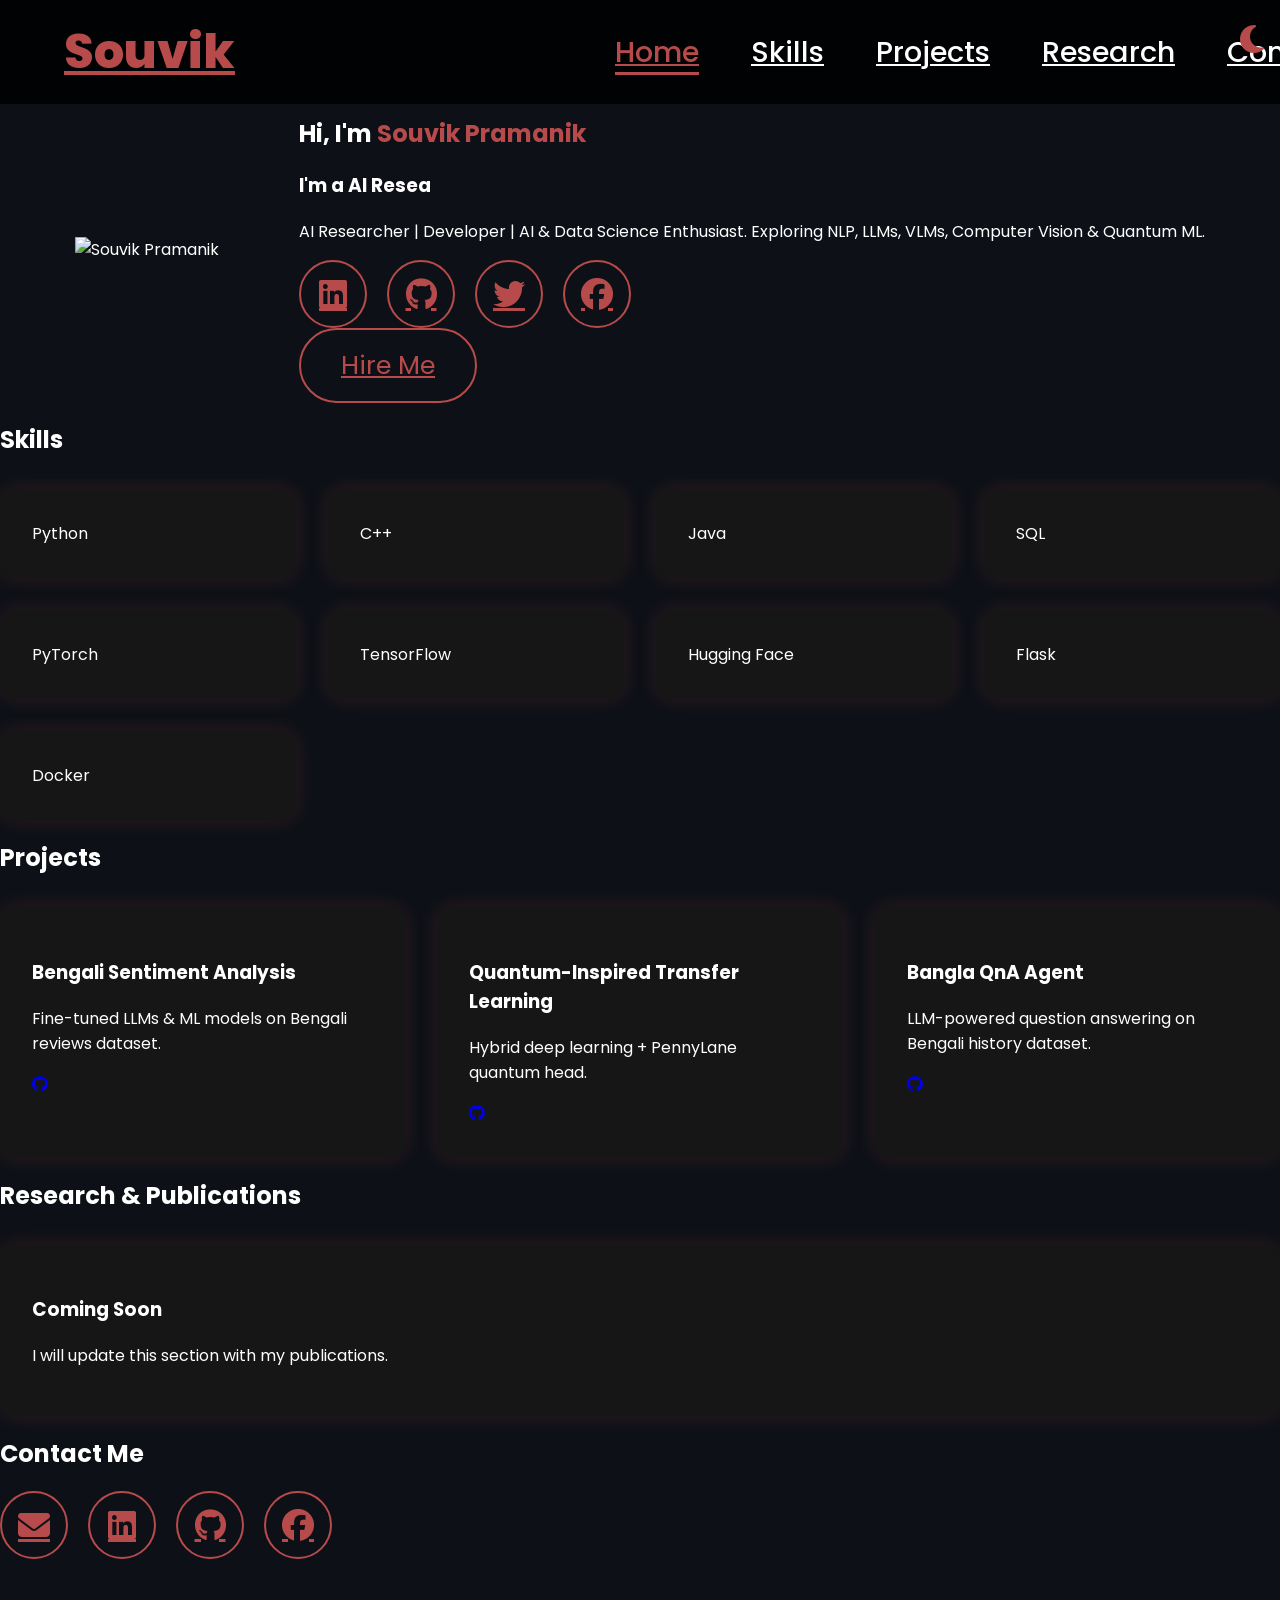
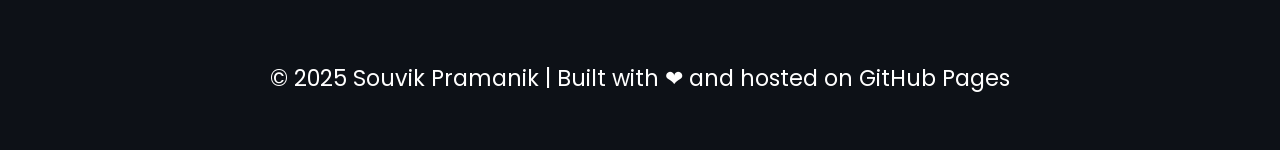
==== index.html @ b21432ed "Add files via upload" ====
<!DOCTYPE html>
<html lang="en">
<head>
  <meta charset="UTF-8">
  <meta name="viewport" content="width=device-width, initial-scale=1.0">
  <title>Souvik Pramanik | Portfolio</title>
  <link rel="stylesheet" href="https://cdnjs.cloudflare.com/ajax/libs/font-awesome/6.5.2/css/all.min.css">
  <link rel="stylesheet" href="style.css">
</head>
<body>
  <!-- Dark/Light mode toggle -->
  <div class="theme-toggle" id="theme-toggle">
    <i class="fas fa-moon"></i>
  </div>

  <header id="header">
    <a href="#home" class="logo">Souvik</a>
    <nav id="navbar">
      <a href="#home" class="active">Home</a>
      <a href="#skills">Skills</a>
      <a href="#projects">Projects</a>
      <a href="#research">Research</a>
      <a href="#contact">Contact</a>
    </nav>
  </header>

  <!-- Home Section -->
  <section class="home" id="home">
    <div class="home-img">
      <img src="your-photo.jpg" alt="Souvik Pramanik">
    </div>
    <div class="home-content">
      <h1>Hi, I'm <span>Souvik Pramanik</span></h1>
      <h3 class="typing-text">I'm a <span></span></h3>
      <p>AI Researcher | Developer | AI & Data Science Enthusiast. Exploring NLP, LLMs, VLMs, Computer Vision & Quantum ML.</p>
      <div class="social-icons">
        <a href="https://linkedin.com/in/yourprofile"><i class="fab fa-linkedin"></i></a>
        <a href="https://github.com/pramanik-souvik"><i class="fab fa-github"></i></a>
        <a href="https://twitter.com/yourprofile"><i class="fab fa-twitter"></i></a>
        <a href="https://facebook.com/yourprofile"><i class="fab fa-facebook"></i></a>
      </div>
      <a href="#contact" class="btn">Hire Me</a>
    </div>
  </section>

  <!-- Skills Section -->
  <section id="skills">
    <h2>Skills</h2>
    <div id="skills-container" class="skills"></div>
  </section>

  <!-- Projects Section -->
  <section id="projects">
    <h2>Projects</h2>
    <div id="projects-container" class="projects"></div>
  </section>

  <!-- Research Section -->
  <section id="research">
    <h2>Research & Publications</h2>
    <div id="research-container" class="research"></div>
  </section>

  <!-- Contact Section -->
  <section id="contact">
    <h2>Contact Me</h2>
    <div class="social-icons">
      <a href="mailto:your.email@example.com"><i class="fas fa-envelope"></i></a>
      <a href="https://linkedin.com/in/yourprofile"><i class="fab fa-linkedin"></i></a>
      <a href="https://github.com/pramanik-souvik"><i class="fab fa-github"></i></a>
      <a href="https://facebook.com/yourprofile"><i class="fab fa-facebook"></i></a>
    </div>
  </section>

  <footer>
    <p>© 2025 Souvik Pramanik | Built with ❤ and hosted on GitHub Pages</p>
  </footer>

  <script src="script.js"></script>
</body>
</html>
---- style.css ----
@import url('https://fonts.googleapis.com/css2?family=Poppins:wght@100;200;300;400;500;600&display=swap');

:root {
  --bg-color: #0d1117;
  --text-color: #fff;
  --accent-color: #b74b4b;
  --card-bg: #161616;
  --card-shadow: rgba(183,75,75,0.2);
}

body{
  margin: 0;
  font-family: 'Poppins', sans-serif;
  background-color: var(--bg-color);
  color: var(--text-color);
  scroll-behavior: smooth;
}

/* Dark/Light mode toggle button */
.theme-toggle{
  position: fixed;
  top: 1rem;
  right: 1rem;
  font-size: 2rem;
  color: var(--accent-color);
  cursor: pointer;
  z-index: 1001;
}

/* Header */
header{
  position: fixed;
  top: 0;
  left: 0;
  width: 100%;
  padding: 1rem 5%;
  display: flex;
  justify-content: space-between;
  align-items: center;
  z-index: 1000;
  background: rgba(0,0,0,0.85);
  backdrop-filter: blur(10px);
}

.logo{
  font-size: 3rem;
  color: var(--accent-color);
  font-weight: 800;
  cursor: pointer;
  transition: 0.5s ease;
}

.logo:hover{
  transform: scale(1.1);
}

header nav a{
  font-size: 1.8rem;
  color: var(--text-color);
  margin-left: 3rem;
  font-weight: 500;
  border-bottom: 3px solid transparent;
  transition: 0.3s ease;
}

header nav a:hover,
header nav a.active{
  color: var(--accent-color);
  border-bottom: 3px solid var(--accent-color);
}

/* Home Section */
.home{
  display: flex;
  justify-content: center;
  align-items: center;
  gap: 5rem;
  flex-wrap: wrap;
  padding-top: 6rem;
}

.home .home-content h1 span{
  color: var(--accent-color);
}

.btn{
  display: inline-block;
  padding: 1rem 2.5rem;
  background-color: transparent;
  border-radius: 4rem;
  font-size: 1.6rem;
  color: var(--accent-color);
  border: 2px solid var(--accent-color);
  transition: 0.3s ease;
  cursor: pointer;
}

.btn:hover{
  background-color: var(--accent-color);
  color: var(--bg-color);
  box-shadow: 0 0 25px var(--accent-color);
}

.social-icons a{
  width: 4rem;
  height: 4rem;
  display: inline-flex;
  justify-content: center;
  align-items: center;
  font-size: 2rem;
  color: var(--accent-color);
  border: 2px solid var(--accent-color);
  border-radius: 50%;
  transition: 0.3s ease;
  margin-right: 1rem;
}

.social-icons a:hover{
  background-color: var(--accent-color);
  color: var(--bg-color);
  transform: scale(1.2);
}

/* Skills / Projects / Research cards */
.skills, .projects, .research{
  display: grid;
  grid-template-columns: repeat(auto-fit, minmax(250px, 1fr));
  gap: 2rem;
  margin-top: 2rem;
}

.skill, .project, .paper{
  background-color: var(--card-bg);
  padding: 2rem;
  border-radius: 1rem;
  box-shadow: 0 0 20px var(--card-shadow);
  transition: 0.3s ease;
}

.skill:hover, .project:hover, .paper:hover{
  transform: translateY(-5px);
  box-shadow: 0 0 30px var(--accent-color);
}

/* Footer */
footer{
  text-align: center;
  padding: 2rem;
  background-color: var(--bg-color);
  margin-top: 3rem;
  font-size: 1.4rem;
}

/* Responsive */
@media(max-width: 995px){
  .home{
      flex-direction: column;
      text-align: center;
  }

  .home-img img{
      width: 50%;
      margin-top: 2rem;
  }

  header nav a{
      margin-left: 2rem;
  }
}
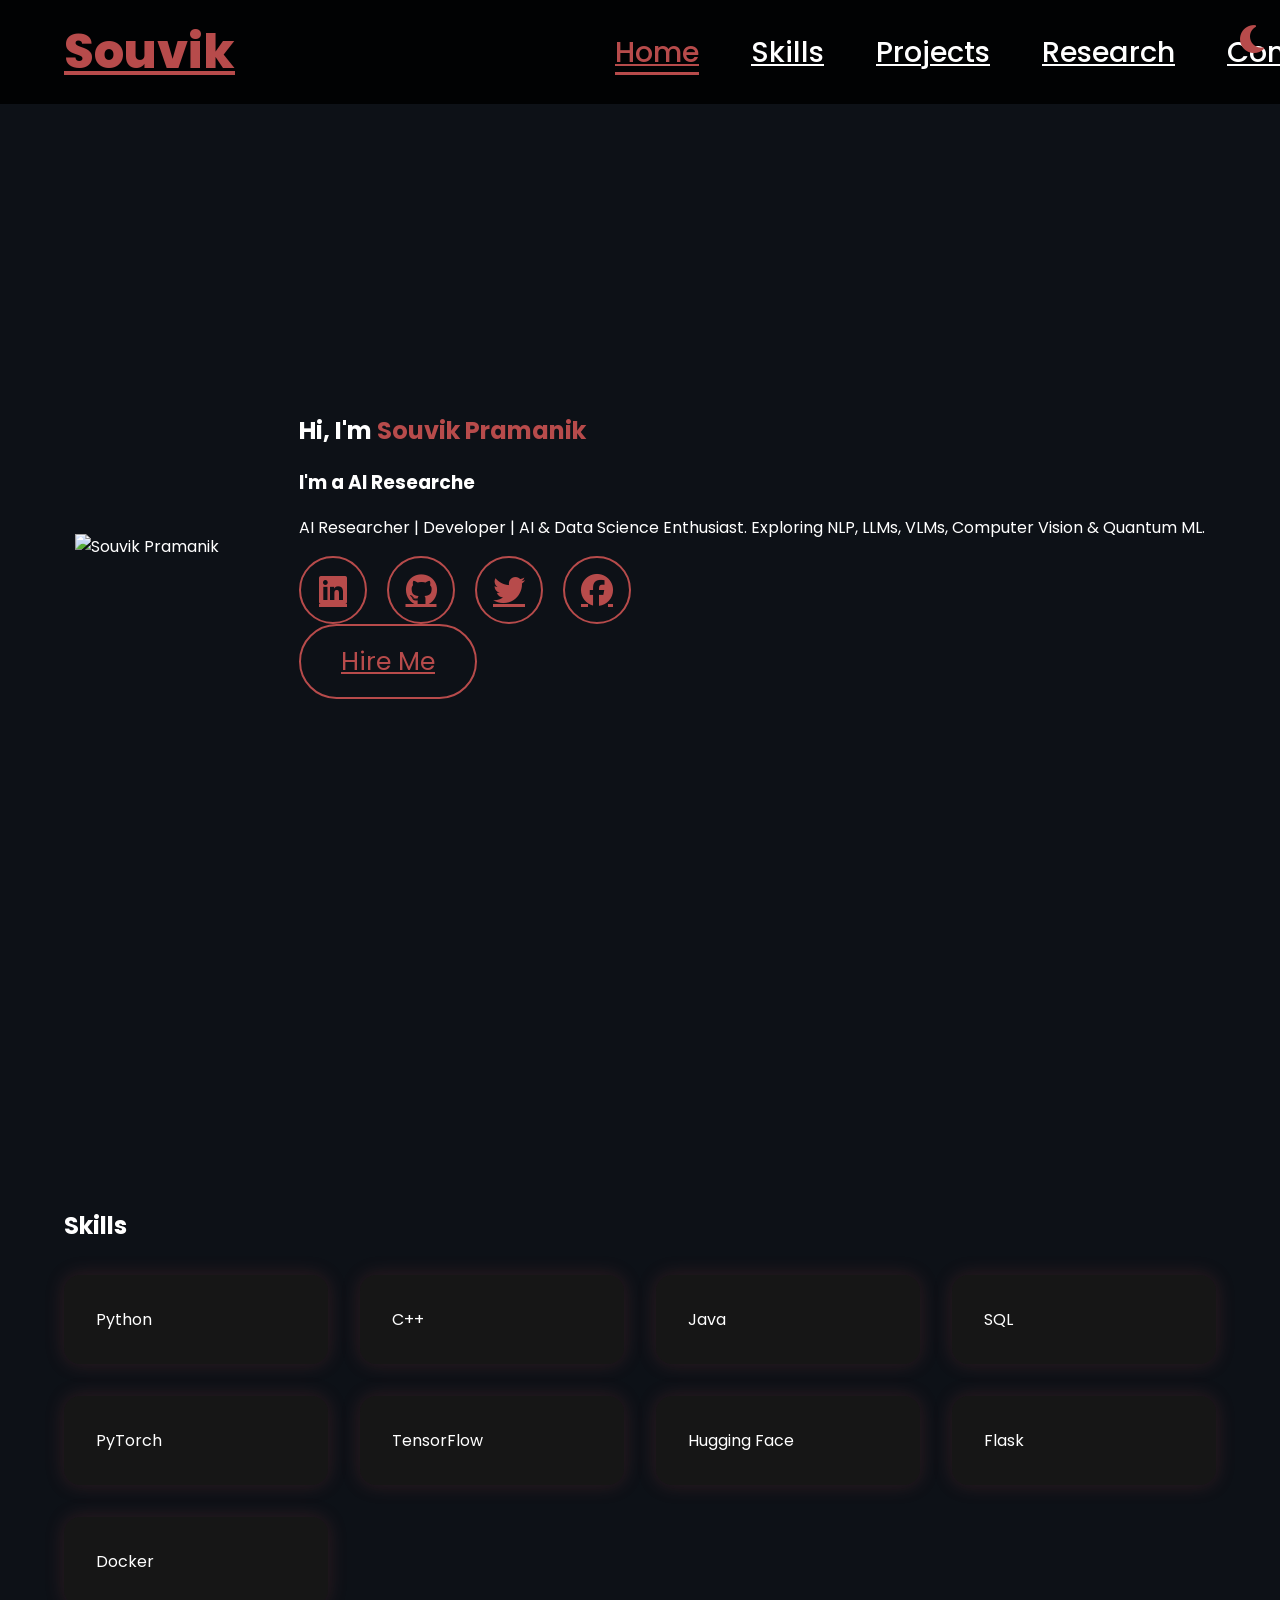
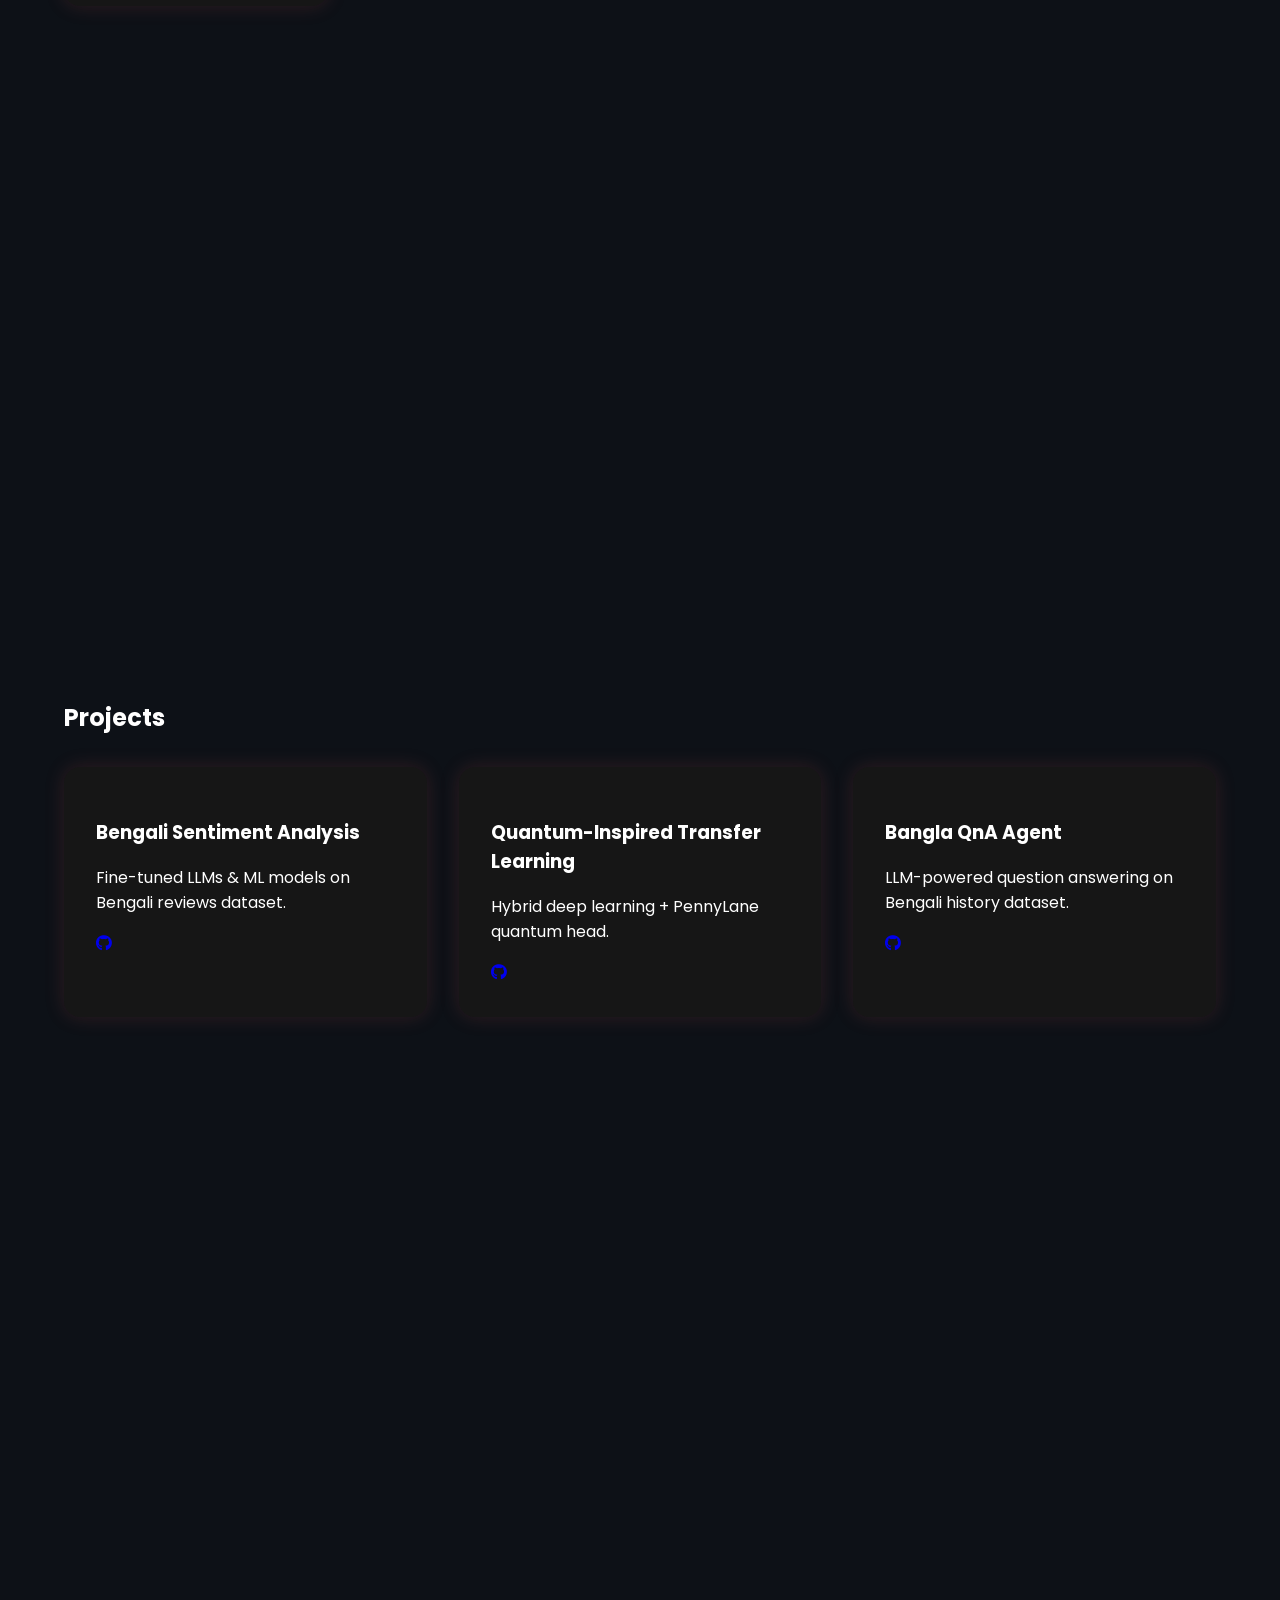
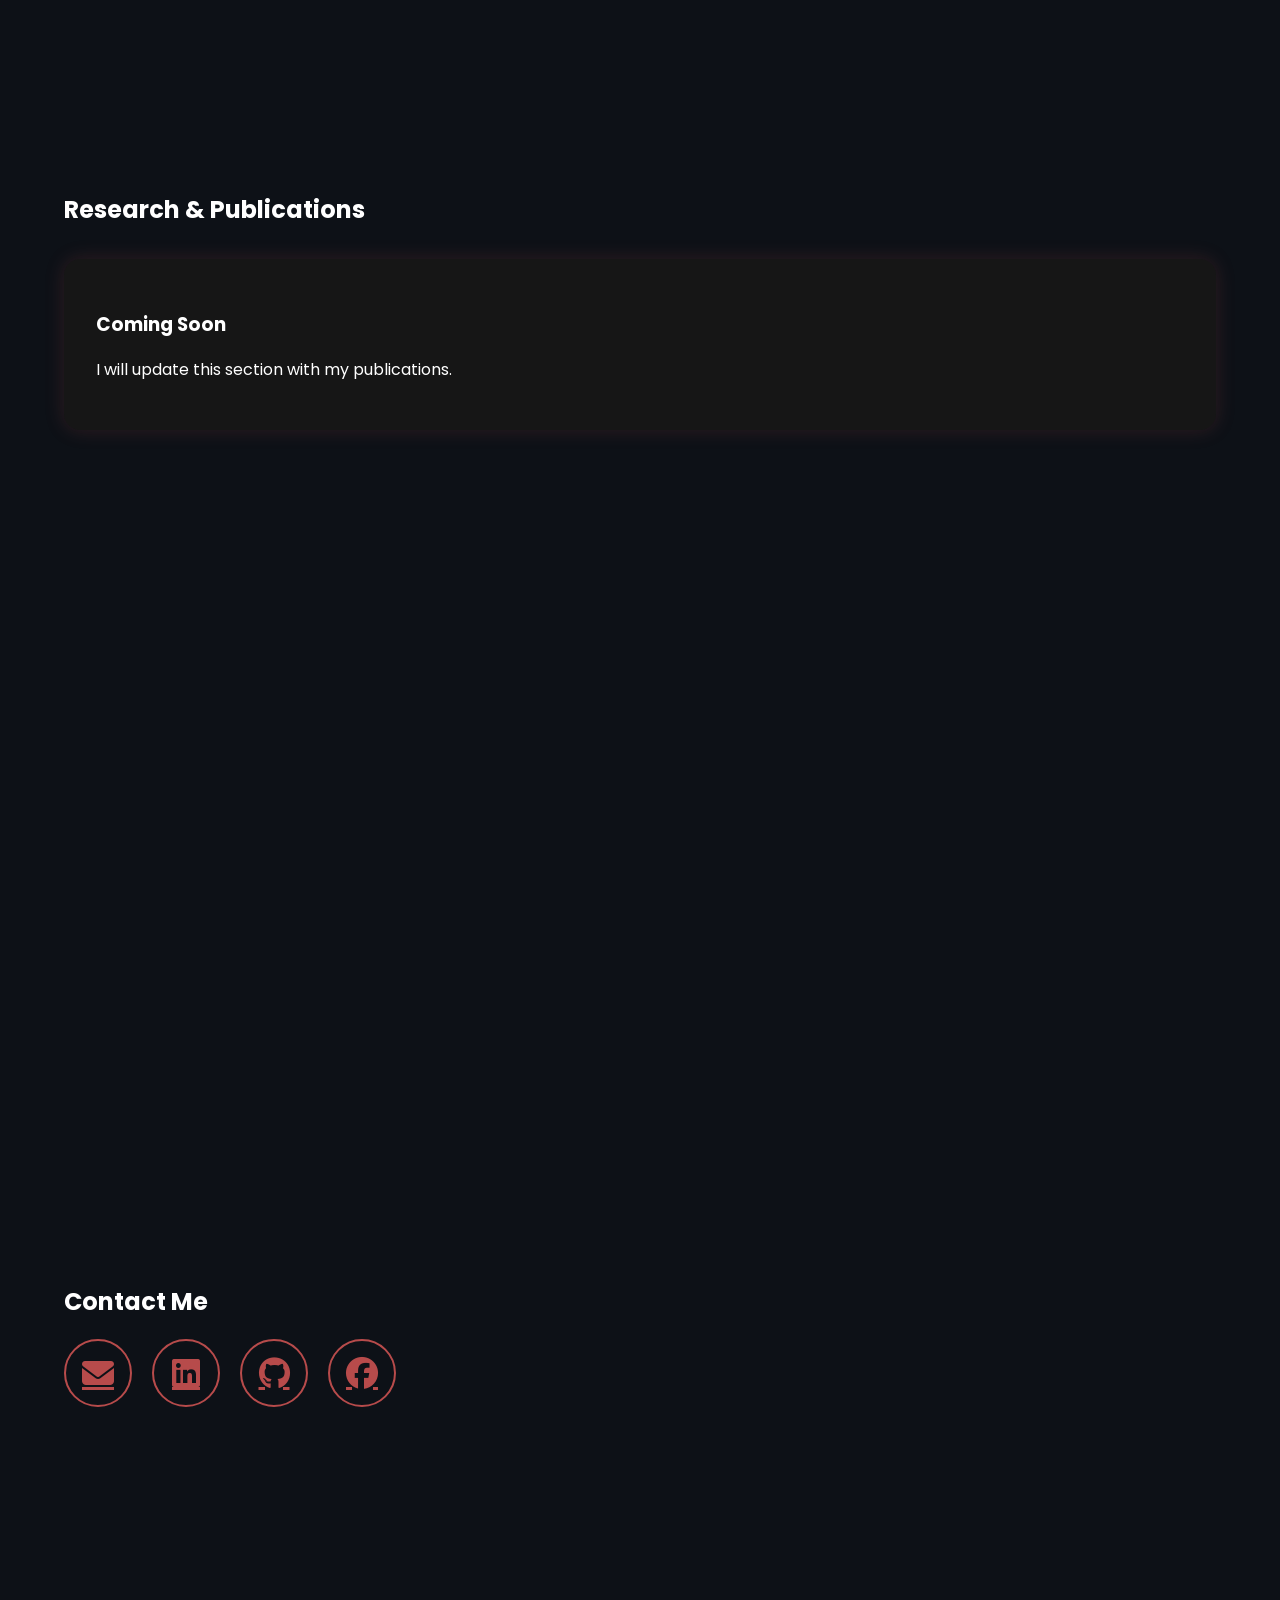
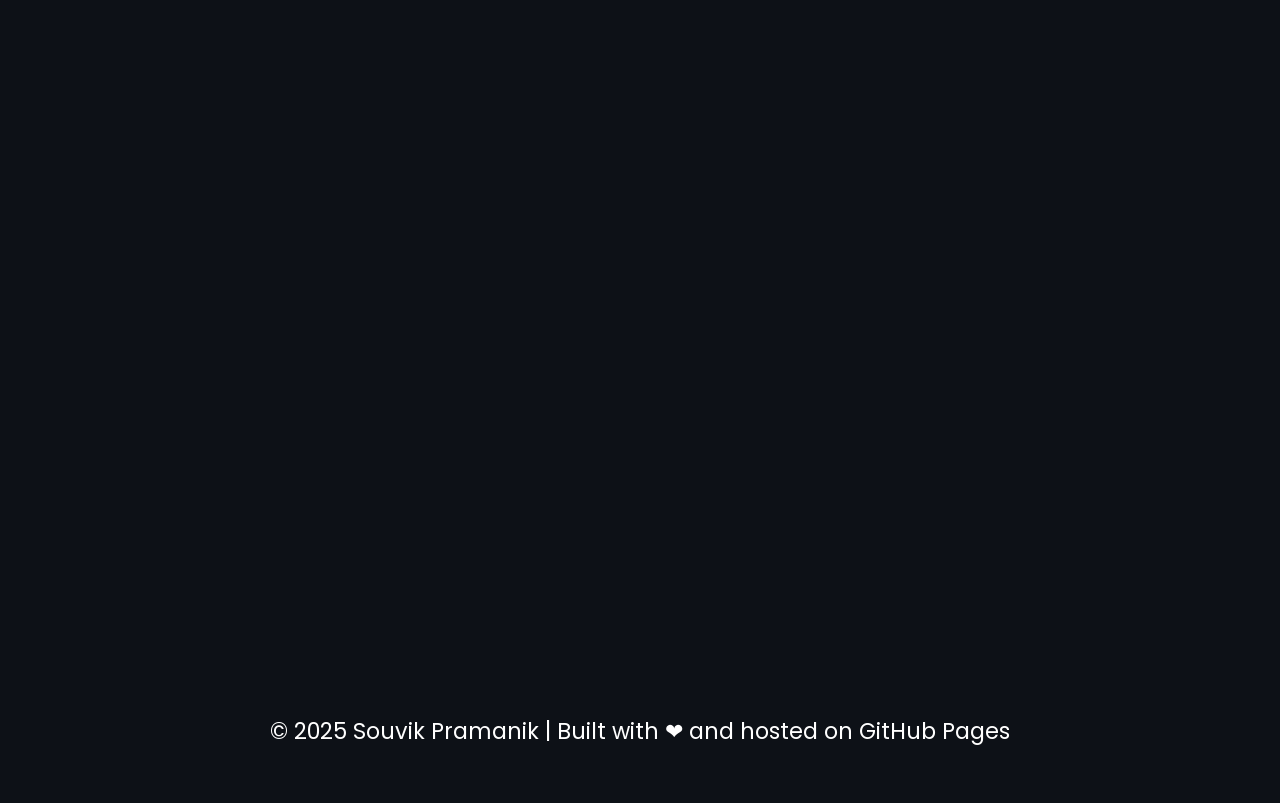
==== commit 198bc5ee: "Add files via upload" ====
--- a/index.html
+++ b/index.html
@@ -8,11 +8,13 @@
   <link rel="stylesheet" href="style.css">
 </head>
 <body>
+
   <!-- Dark/Light mode toggle -->
   <div class="theme-toggle" id="theme-toggle">
     <i class="fas fa-moon"></i>
   </div>
 
+  <!-- Header -->
   <header id="header">
     <a href="#home" class="logo">Souvik</a>
     <nav id="navbar">
--- a/style.css
+++ b/style.css
@@ -8,16 +8,26 @@
   --card-shadow: rgba(183,75,75,0.2);
 }
 
-body{
+body {
   margin: 0;
   font-family: 'Poppins', sans-serif;
   background-color: var(--bg-color);
   color: var(--text-color);
   scroll-behavior: smooth;
+  transition: all 0.3s ease;
 }
 
-/* Dark/Light mode toggle button */
-.theme-toggle{
+/* Dark Mode */
+body.light-mode {
+  --bg-color: #f5f5f5;
+  --text-color: #111;
+  --accent-color: #b74b4b;
+  --card-bg: #fff;
+  --card-shadow: rgba(183,75,75,0.2);
+}
+
+/* Dark/Light toggle */
+.theme-toggle {
   position: fixed;
   top: 1rem;
   right: 1rem;
@@ -28,7 +38,7 @@
 }
 
 /* Header */
-header{
+header {
   position: fixed;
   top: 0;
   left: 0;
@@ -42,19 +52,18 @@
   backdrop-filter: blur(10px);
 }
 
-.logo{
+body.light-mode header {
+  background: rgba(255,255,255,0.85);
+}
+
+.logo {
   font-size: 3rem;
   color: var(--accent-color);
   font-weight: 800;
   cursor: pointer;
-  transition: 0.5s ease;
 }
 
-.logo:hover{
-  transform: scale(1.1);
-}
-
-header nav a{
+header nav a {
   font-size: 1.8rem;
   color: var(--text-color);
   margin-left: 3rem;
@@ -64,26 +73,30 @@
 }
 
 header nav a:hover,
-header nav a.active{
+header nav a.active {
   color: var(--accent-color);
   border-bottom: 3px solid var(--accent-color);
 }
 
-/* Home Section */
-.home{
+/* Sections */
+section {
+  min-height: 100vh;
+  padding: 6rem 5%;
+}
+
+.home {
   display: flex;
   justify-content: center;
   align-items: center;
   gap: 5rem;
   flex-wrap: wrap;
-  padding-top: 6rem;
 }
 
-.home .home-content h1 span{
+.home .home-content h1 span {
   color: var(--accent-color);
 }
 
-.btn{
+.btn {
   display: inline-block;
   padding: 1rem 2.5rem;
   background-color: transparent;
@@ -91,17 +104,16 @@
   font-size: 1.6rem;
   color: var(--accent-color);
   border: 2px solid var(--accent-color);
-  transition: 0.3s ease;
   cursor: pointer;
 }
 
-.btn:hover{
+.btn:hover {
   background-color: var(--accent-color);
   color: var(--bg-color);
   box-shadow: 0 0 25px var(--accent-color);
 }
 
-.social-icons a{
+.social-icons a {
   width: 4rem;
   height: 4rem;
   display: inline-flex;
@@ -115,55 +127,53 @@
   margin-right: 1rem;
 }
 
-.social-icons a:hover{
+.social-icons a:hover {
   background-color: var(--accent-color);
   color: var(--bg-color);
   transform: scale(1.2);
 }
 
-/* Skills / Projects / Research cards */
-.skills, .projects, .research{
+/* Cards */
+.skills, .projects, .research {
   display: grid;
   grid-template-columns: repeat(auto-fit, minmax(250px, 1fr));
   gap: 2rem;
   margin-top: 2rem;
 }
 
-.skill, .project, .paper{
+.skill, .project, .paper {
   background-color: var(--card-bg);
   padding: 2rem;
   border-radius: 1rem;
   box-shadow: 0 0 20px var(--card-shadow);
-  transition: 0.3s ease;
+  transition: all 0.3s ease;
 }
 
-.skill:hover, .project:hover, .paper:hover{
+.skill:hover, .project:hover, .paper:hover {
   transform: translateY(-5px);
   box-shadow: 0 0 30px var(--accent-color);
 }
 
 /* Footer */
-footer{
+footer {
   text-align: center;
   padding: 2rem;
-  background-color: var(--bg-color);
-  margin-top: 3rem;
   font-size: 1.4rem;
 }
 
 /* Responsive */
-@media(max-width: 995px){
-  .home{
-      flex-direction: column;
-      text-align: center;
+@media(max-width: 995px) {
+  .home {
+    flex-direction: column;
+    text-align: center;
   }
 
-  .home-img img{
-      width: 50%;
-      margin-top: 2rem;
+  .home-img img {
+    width: 50%;
+    margin-top: 2rem;
   }
 
-  header nav a{
-      margin-left: 2rem;
+  header nav a {
+    margin-left: 2rem;
   }
 }
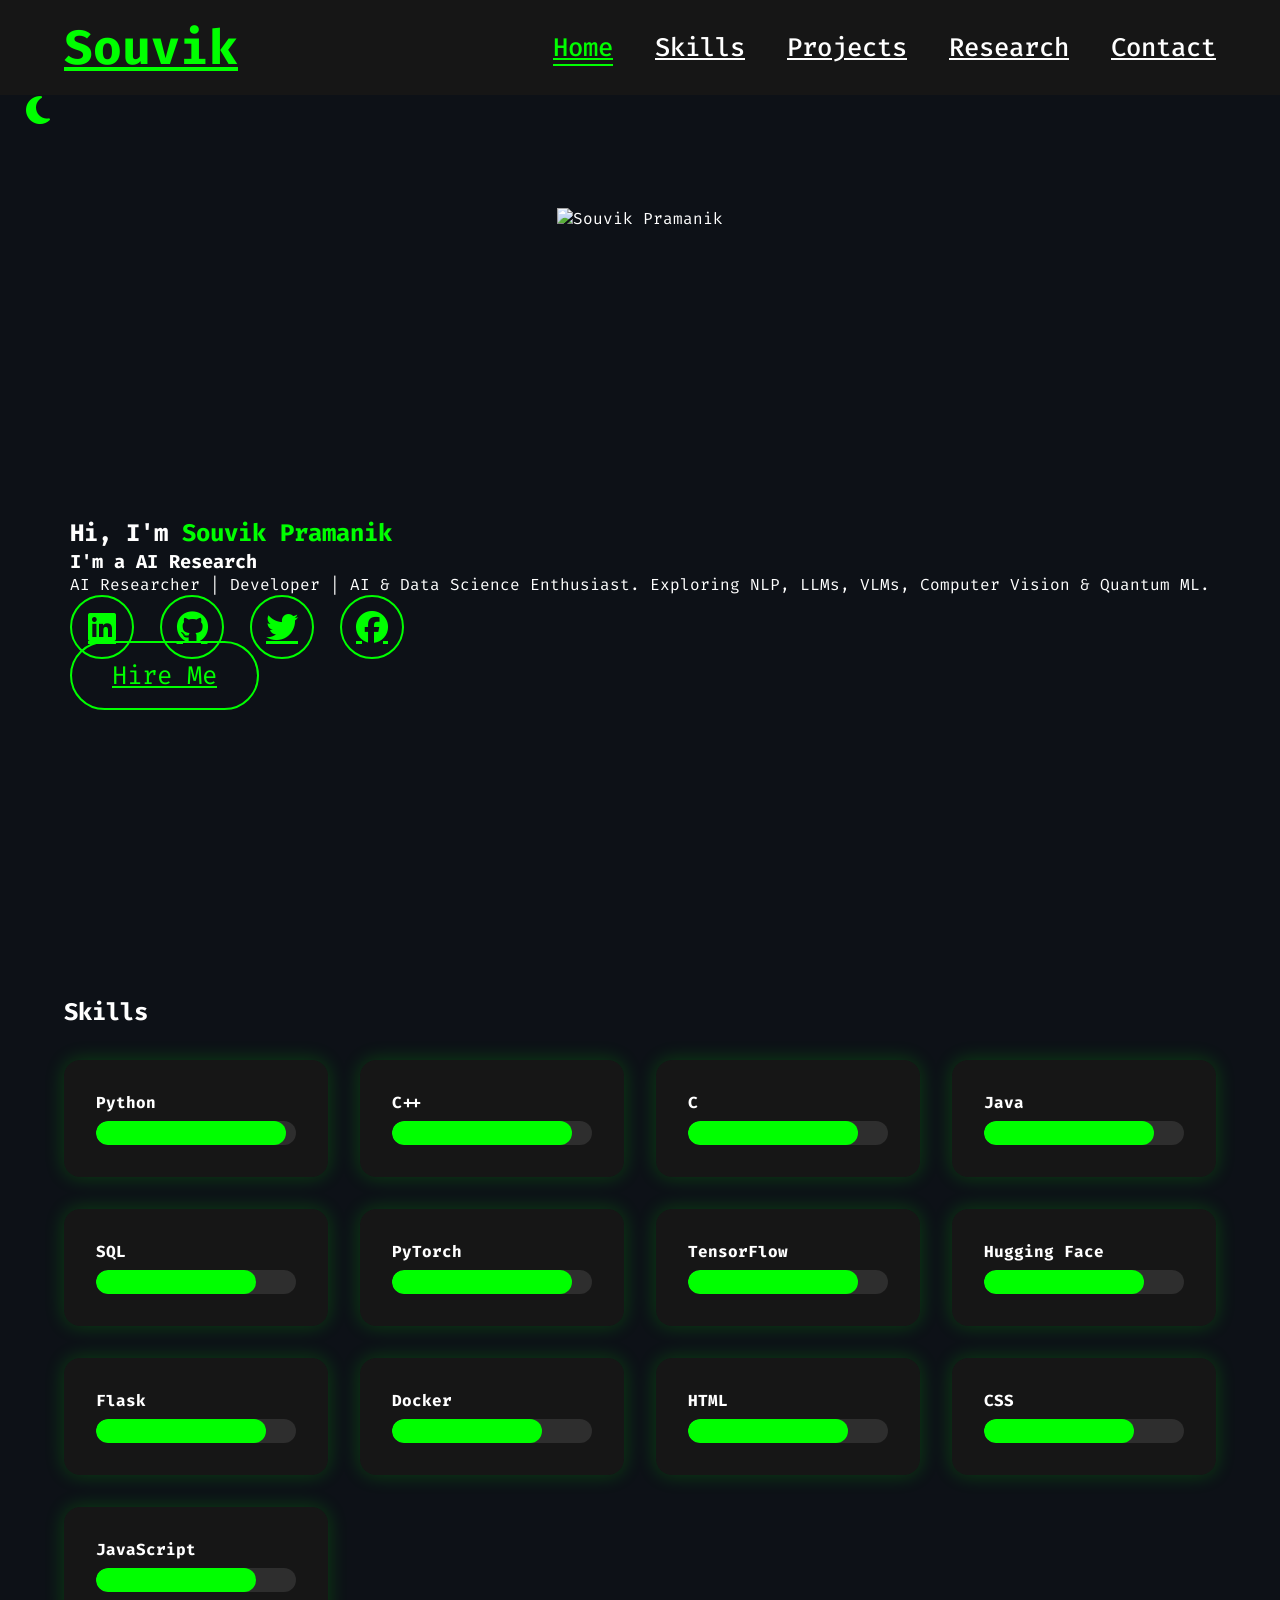
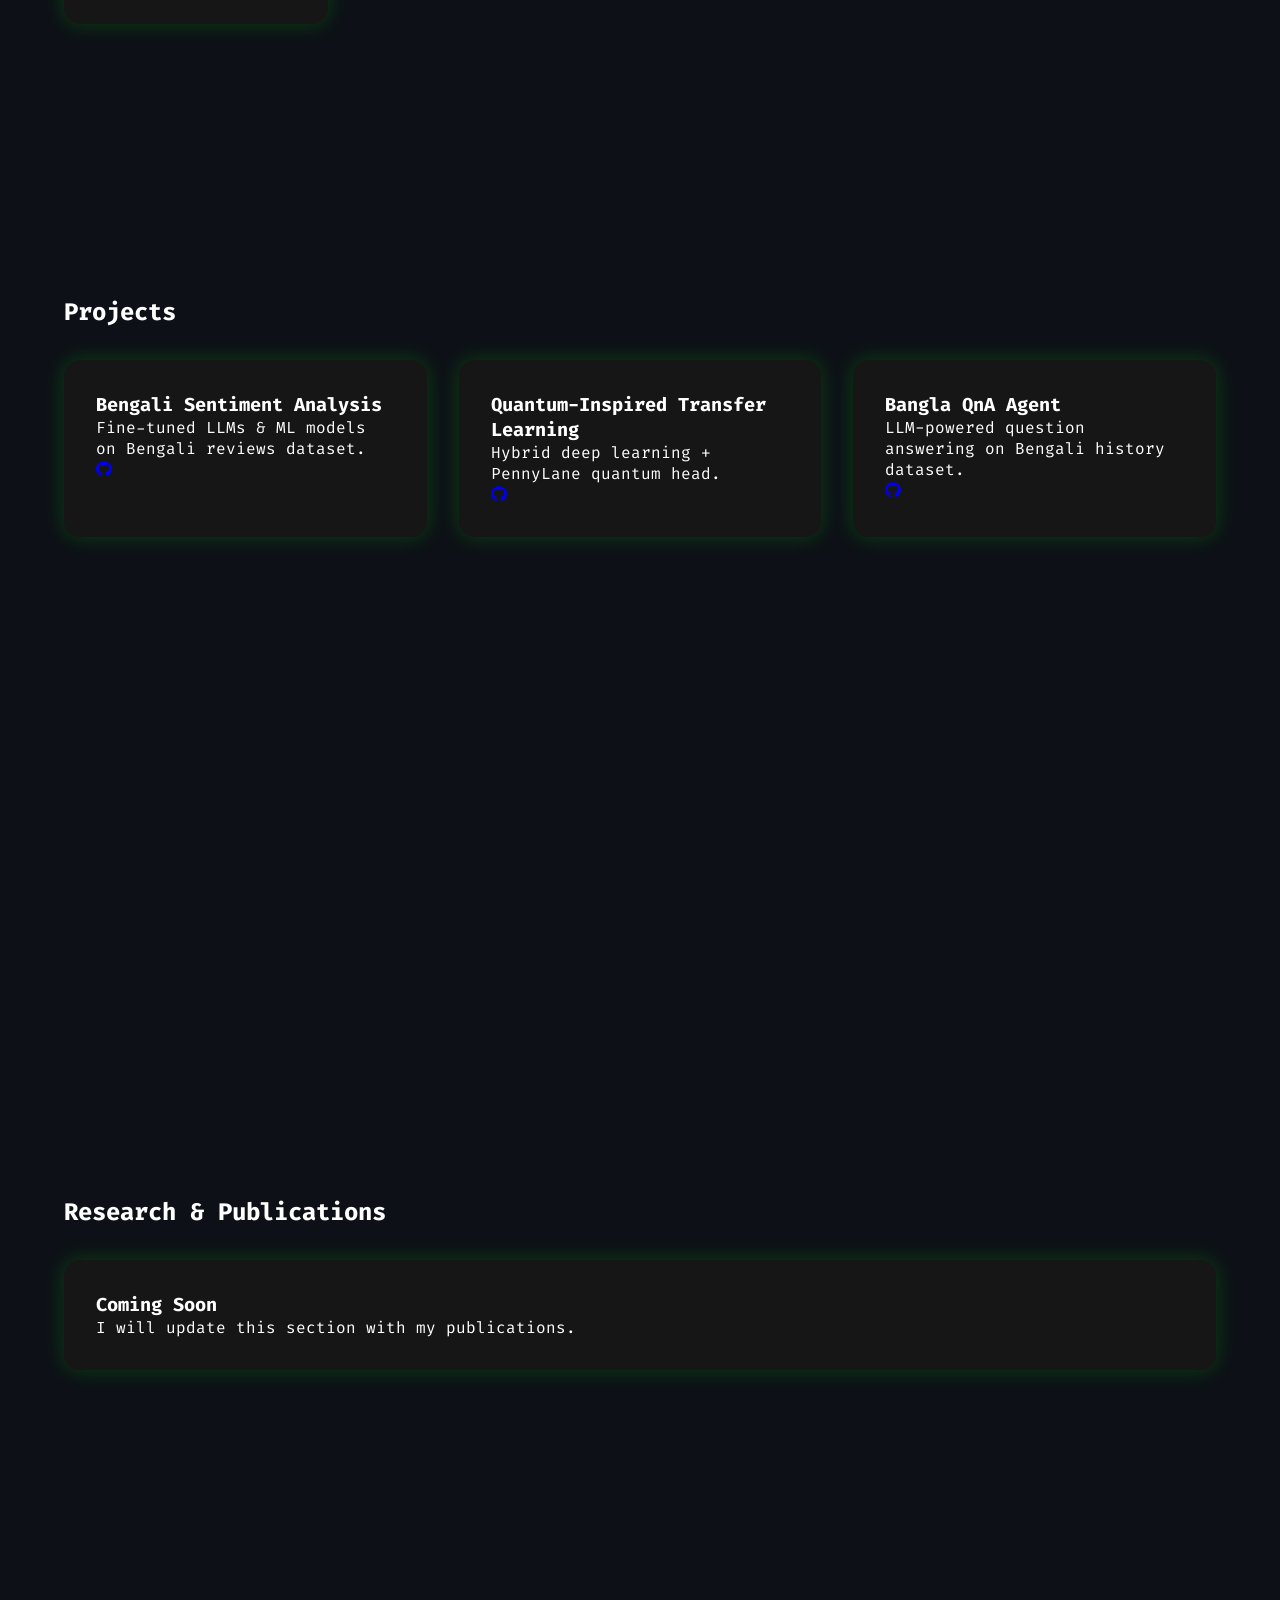
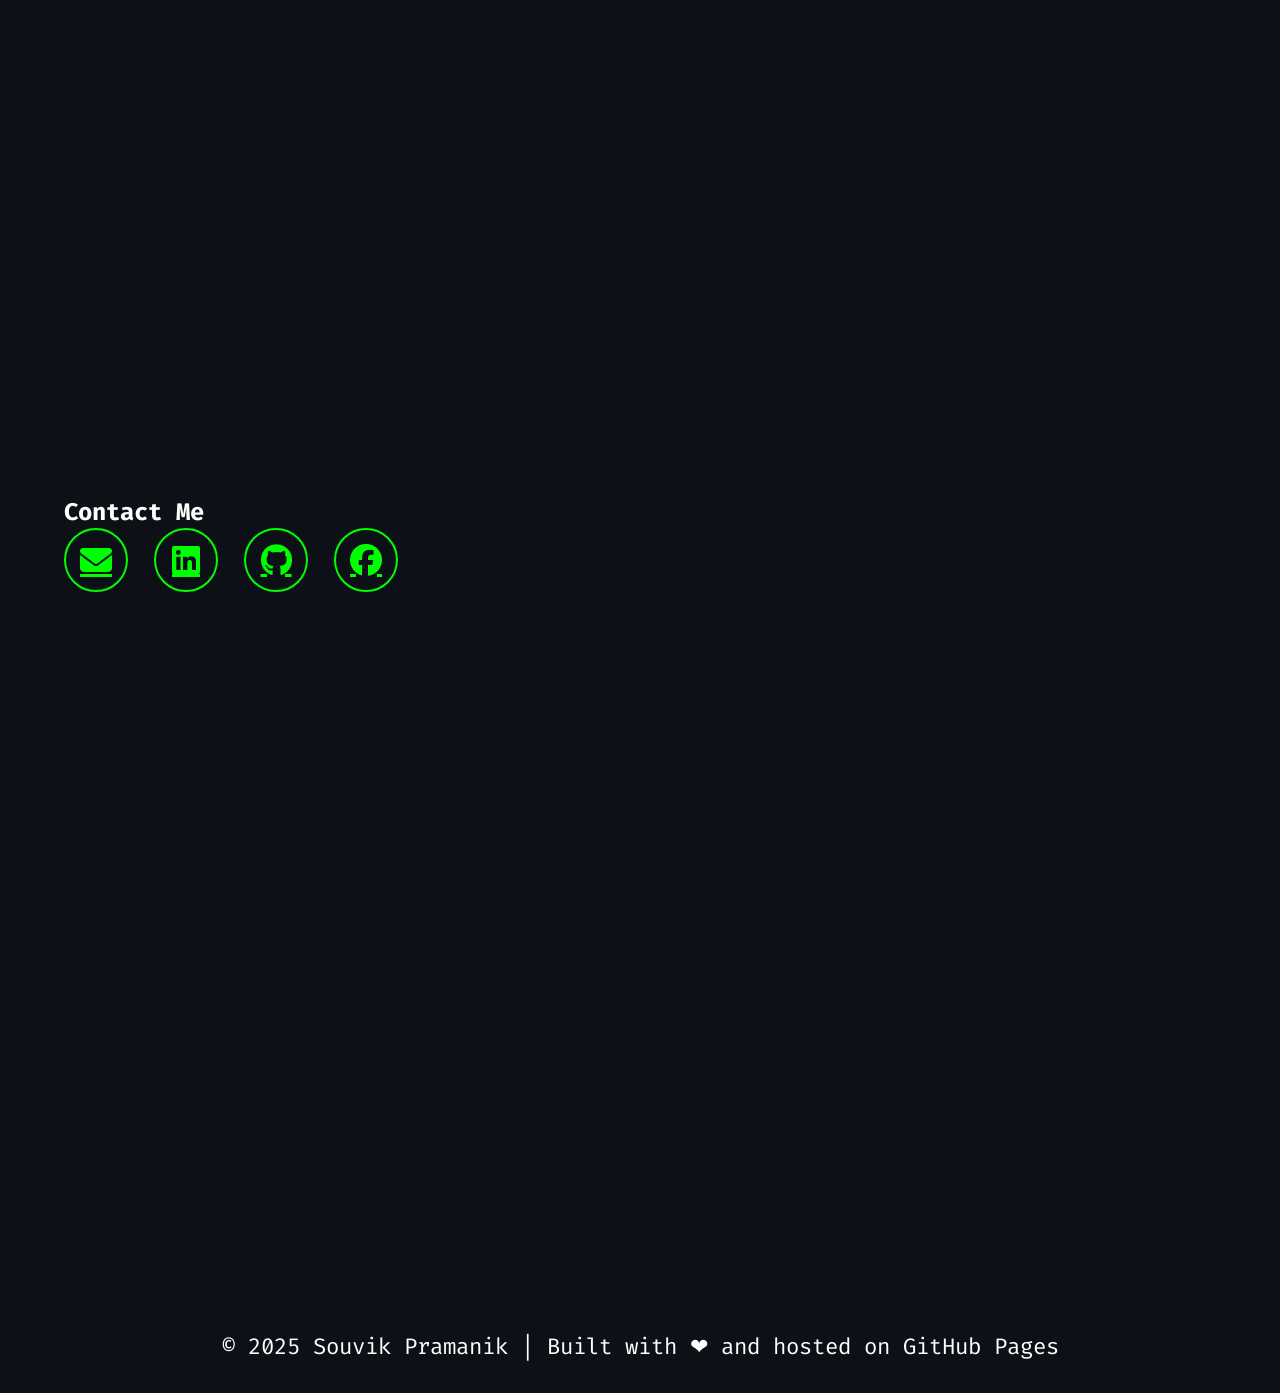
==== commit c2fd99ef: "Add files via upload" ====
--- a/index.html
+++ b/index.html
@@ -8,6 +8,9 @@
   <link rel="stylesheet" href="style.css">
 </head>
 <body>
+
+  <!-- Particle Background -->
+  <div id="particles-js"></div>
 
   <!-- Dark/Light mode toggle -->
   <div class="theme-toggle" id="theme-toggle">
@@ -78,6 +81,8 @@
     <p>© 2025 Souvik Pramanik | Built with ❤ and hosted on GitHub Pages</p>
   </footer>
 
+  <!-- Scripts -->
+  <script src="https://cdn.jsdelivr.net/npm/particles.js"></script>
   <script src="script.js"></script>
 </body>
 </html>
--- a/style.css
+++ b/style.css
@@ -1,36 +1,53 @@
-@import url('https://fonts.googleapis.com/css2?family=Poppins:wght@100;200;300;400;500;600&display=swap');
-
-:root {
+/* Fonts & Reset */
+@import url('https://fonts.googleapis.com/css2?family=Fira+Code:wght@300;400;500;600&display=swap');
+
+*{
+  margin:0;
+  padding:0;
+  box-sizing:border-box;
+  font-family: 'Fira Code', monospace;
+  scroll-behavior: smooth;
+}
+
+:root{
   --bg-color: #0d1117;
   --text-color: #fff;
-  --accent-color: #b74b4b;
+  --accent-color: #00FF00;
   --card-bg: #161616;
-  --card-shadow: rgba(183,75,75,0.2);
-}
-
-body {
-  margin: 0;
-  font-family: 'Poppins', sans-serif;
+  --card-shadow: rgba(0,255,0,0.2);
+}
+
+body.light-mode{
+  --bg-color:#fff;
+  --text-color:#1E90FF;
+  --accent-color:#1E90FF;
+  --card-bg:#f0f8ff;
+  --card-shadow: rgba(30,144,255,0.2);
+}
+
+body{
   background-color: var(--bg-color);
   color: var(--text-color);
-  scroll-behavior: smooth;
   transition: all 0.3s ease;
-}
-
-/* Dark Mode */
-body.light-mode {
-  --bg-color: #f5f5f5;
-  --text-color: #111;
-  --accent-color: #b74b4b;
-  --card-bg: #fff;
-  --card-shadow: rgba(183,75,75,0.2);
-}
-
-/* Dark/Light toggle */
-.theme-toggle {
+  position: relative;
+  min-height:100vh;
+}
+
+/* Particles background */
+#particles-js{
+  position:fixed;
+  width:100%;
+  height:100%;
+  z-index:0;
+  top:0;
+  left:0;
+}
+
+/* Theme Toggle */
+.theme-toggle{
   position: fixed;
-  top: 1rem;
-  right: 1rem;
+  top:90px;
+  left:2%;
   font-size: 2rem;
   color: var(--accent-color);
   cursor: pointer;
@@ -38,142 +55,154 @@
 }
 
 /* Header */
-header {
+header{
   position: fixed;
-  top: 0;
-  left: 0;
-  width: 100%;
-  padding: 1rem 5%;
-  display: flex;
-  justify-content: space-between;
-  align-items: center;
+  top:0;
+  left:0;
+  width:100%;
+  padding:1rem 5%;
+  display:flex;
+  justify-content:space-between;
+  align-items:center;
+  background: var(--card-bg);
   z-index: 1000;
-  background: rgba(0,0,0,0.85);
-  backdrop-filter: blur(10px);
-}
-
-body.light-mode header {
-  background: rgba(255,255,255,0.85);
-}
-
-.logo {
-  font-size: 3rem;
-  color: var(--accent-color);
-  font-weight: 800;
-  cursor: pointer;
-}
-
-header nav a {
-  font-size: 1.8rem;
+}
+
+.logo{
+  font-size:3rem;
+  color: var(--accent-color);
+  font-weight:800;
+  cursor:pointer;
+}
+
+header nav a{
+  margin-left:2rem;
   color: var(--text-color);
-  margin-left: 3rem;
-  font-weight: 500;
-  border-bottom: 3px solid transparent;
-  transition: 0.3s ease;
-}
-
-header nav a:hover,
-header nav a.active {
-  color: var(--accent-color);
-  border-bottom: 3px solid var(--accent-color);
+  font-size:1.6rem;
+  font-weight:500;
+  border-bottom: 2px solid transparent;
+  transition:0.3s ease;
+}
+
+header nav a.active,
+header nav a:hover{
+  color: var(--accent-color);
+  border-bottom: 2px solid var(--accent-color);
 }
 
 /* Sections */
-section {
-  min-height: 100vh;
-  padding: 6rem 5%;
-}
-
-.home {
-  display: flex;
-  justify-content: center;
-  align-items: center;
-  gap: 5rem;
-  flex-wrap: wrap;
-}
-
-.home .home-content h1 span {
-  color: var(--accent-color);
-}
-
-.btn {
-  display: inline-block;
-  padding: 1rem 2.5rem;
-  background-color: transparent;
-  border-radius: 4rem;
-  font-size: 1.6rem;
-  color: var(--accent-color);
-  border: 2px solid var(--accent-color);
-  cursor: pointer;
-}
-
-.btn:hover {
-  background-color: var(--accent-color);
+section{
+  min-height:100vh;
+  padding:6rem 5%;
+  position: relative;
+  z-index: 1;
+}
+
+/* Home Section */
+.home{
+  display:flex;
+  justify-content:center;
+  align-items:center;
+  flex-wrap:wrap;
+  gap:4rem;
+}
+
+.home .home-content h1 span{
+  color: var(--accent-color);
+}
+
+.btn{
+  padding:1rem 2.5rem;
+  border:2px solid var(--accent-color);
+  border-radius:4rem;
+  background:transparent;
+  color: var(--accent-color);
+  font-size:1.6rem;
+  cursor:pointer;
+  transition: all 0.3s ease;
+}
+
+.btn:hover{
+  background: var(--accent-color);
   color: var(--bg-color);
-  box-shadow: 0 0 25px var(--accent-color);
-}
-
-.social-icons a {
-  width: 4rem;
-  height: 4rem;
-  display: inline-flex;
-  justify-content: center;
-  align-items: center;
-  font-size: 2rem;
-  color: var(--accent-color);
-  border: 2px solid var(--accent-color);
-  border-radius: 50%;
-  transition: 0.3s ease;
-  margin-right: 1rem;
-}
-
-.social-icons a:hover {
-  background-color: var(--accent-color);
+  box-shadow:0 0 20px var(--accent-color);
+}
+
+.social-icons a{
+  width:4rem;
+  height:4rem;
+  display:inline-flex;
+  justify-content:center;
+  align-items:center;
+  font-size:2rem;
+  color: var(--accent-color);
+  border:2px solid var(--accent-color);
+  border-radius:50%;
+  margin-right:1rem;
+  transition:0.3s ease;
+}
+
+.social-icons a:hover{
+  transform: scale(1.2);
+  background: var(--accent-color);
   color: var(--bg-color);
-  transform: scale(1.2);
-}
-
-/* Cards */
-.skills, .projects, .research {
-  display: grid;
+}
+
+/* Skills / Projects / Research Cards */
+.skills, .projects, .research{
+  display:grid;
   grid-template-columns: repeat(auto-fit, minmax(250px, 1fr));
-  gap: 2rem;
-  margin-top: 2rem;
-}
-
-.skill, .project, .paper {
+  gap:2rem;
+  margin-top:2rem;
+}
+
+.skill, .project, .paper{
   background-color: var(--card-bg);
-  padding: 2rem;
-  border-radius: 1rem;
-  box-shadow: 0 0 20px var(--card-shadow);
-  transition: all 0.3s ease;
-}
-
-.skill:hover, .project:hover, .paper:hover {
+  padding:2rem;
+  border-radius:1rem;
+  box-shadow:0 0 20px var(--card-shadow);
+  transition:0.3s ease;
+}
+
+.skill:hover, .project:hover, .paper:hover{
   transform: translateY(-5px);
-  box-shadow: 0 0 30px var(--accent-color);
+  box-shadow:0 0 30px var(--accent-color);
+}
+
+/* Animated skill bars */
+.skill-bar{
+  height:1.5rem;
+  background: rgba(255,255,255,0.1);
+  border-radius:1rem;
+  overflow:hidden;
+  margin-top:0.5rem;
+}
+
+.skill-bar-fill{
+  height:100%;
+  width:0;
+  background: var(--accent-color);
+  border-radius:1rem;
+  transition: width 1.5s ease;
 }
 
 /* Footer */
-footer {
-  text-align: center;
-  padding: 2rem;
-  font-size: 1.4rem;
+footer{
+  text-align:center;
+  padding:2rem;
+  font-size:1.4rem;
 }
 
 /* Responsive */
-@media(max-width: 995px) {
-  .home {
+@media(max-width:995px){
+  .home{
     flex-direction: column;
-    text-align: center;
+    text-align:center;
   }
-
-  .home-img img {
-    width: 50%;
-    margin-top: 2rem;
+  .home-img img{
+    width:50%;
   }
-
-  header nav a {
-    margin-left: 2rem;
+  header nav a{
+    margin-left:1rem;
   }
 }
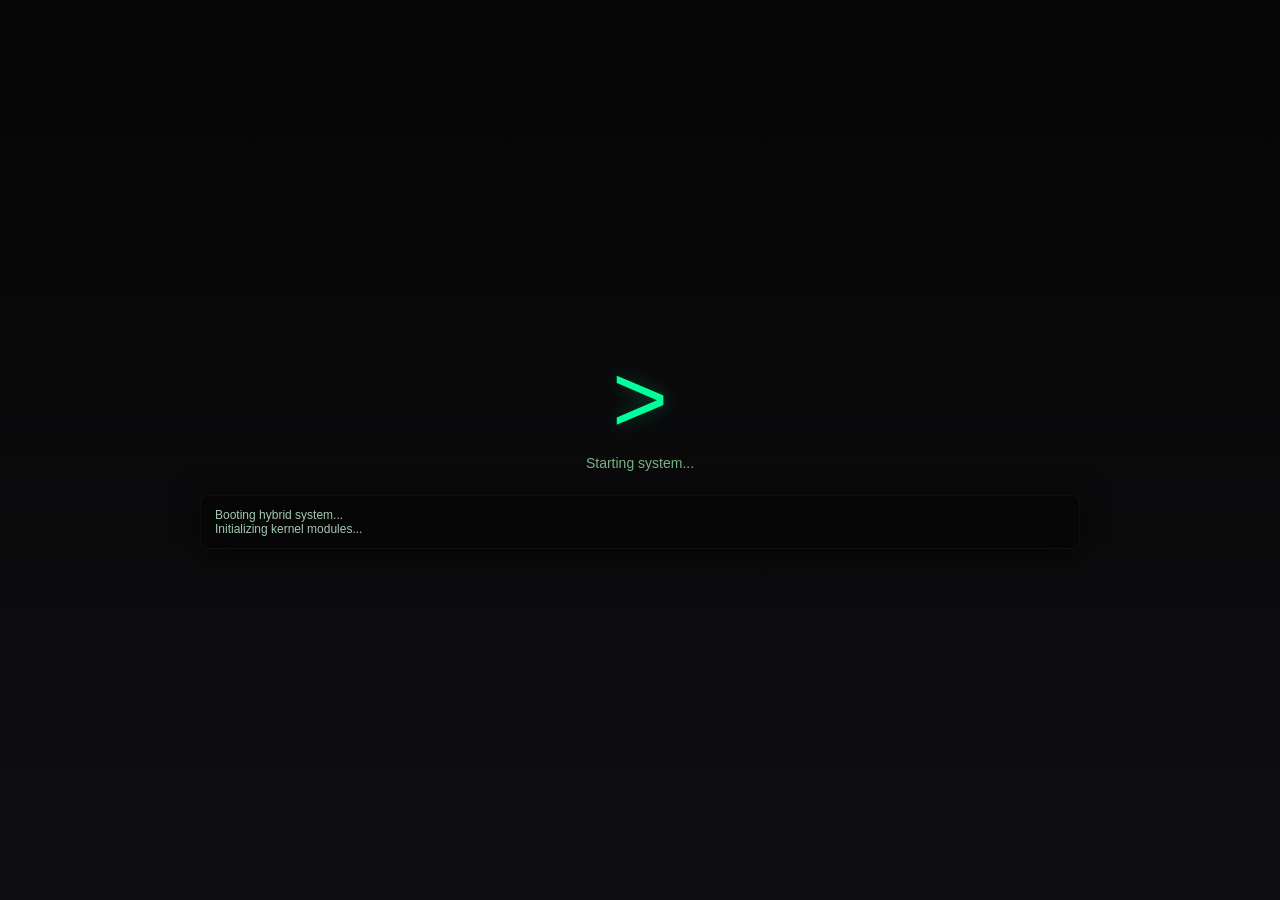
==== commit 14a275f0: "Add files via upload" ====
--- a/index.html
+++ b/index.html
@@ -1,88 +1,184 @@
-<!DOCTYPE html>
-<html lang="en">
-<head>
-  <meta charset="UTF-8">
-  <meta name="viewport" content="width=device-width, initial-scale=1.0">
-  <title>Souvik Pramanik | Portfolio</title>
-  <link rel="stylesheet" href="https://cdnjs.cloudflare.com/ajax/libs/font-awesome/6.5.2/css/all.min.css">
-  <link rel="stylesheet" href="style.css">
-</head>
-<body>
-
-  <!-- Particle Background -->
-  <div id="particles-js"></div>
-
-  <!-- Dark/Light mode toggle -->
-  <div class="theme-toggle" id="theme-toggle">
-    <i class="fas fa-moon"></i>
-  </div>
-
-  <!-- Header -->
-  <header id="header">
-    <a href="#home" class="logo">Souvik</a>
-    <nav id="navbar">
-      <a href="#home" class="active">Home</a>
-      <a href="#skills">Skills</a>
-      <a href="#projects">Projects</a>
-      <a href="#research">Research</a>
-      <a href="#contact">Contact</a>
-    </nav>
-  </header>
-
-  <!-- Home Section -->
-  <section class="home" id="home">
-    <div class="home-img">
-      <img src="your-photo.jpg" alt="Souvik Pramanik">
-    </div>
-    <div class="home-content">
-      <h1>Hi, I'm <span>Souvik Pramanik</span></h1>
-      <h3 class="typing-text">I'm a <span></span></h3>
-      <p>AI Researcher | Developer | AI & Data Science Enthusiast. Exploring NLP, LLMs, VLMs, Computer Vision & Quantum ML.</p>
-      <div class="social-icons">
-        <a href="https://linkedin.com/in/yourprofile"><i class="fab fa-linkedin"></i></a>
-        <a href="https://github.com/pramanik-souvik"><i class="fab fa-github"></i></a>
-        <a href="https://twitter.com/yourprofile"><i class="fab fa-twitter"></i></a>
-        <a href="https://facebook.com/yourprofile"><i class="fab fa-facebook"></i></a>
-      </div>
-      <a href="#contact" class="btn">Hire Me</a>
-    </div>
-  </section>
-
-  <!-- Skills Section -->
-  <section id="skills">
-    <h2>Skills</h2>
-    <div id="skills-container" class="skills"></div>
-  </section>
-
-  <!-- Projects Section -->
-  <section id="projects">
-    <h2>Projects</h2>
-    <div id="projects-container" class="projects"></div>
-  </section>
-
-  <!-- Research Section -->
-  <section id="research">
-    <h2>Research & Publications</h2>
-    <div id="research-container" class="research"></div>
-  </section>
-
-  <!-- Contact Section -->
-  <section id="contact">
-    <h2>Contact Me</h2>
-    <div class="social-icons">
-      <a href="mailto:your.email@example.com"><i class="fas fa-envelope"></i></a>
-      <a href="https://linkedin.com/in/yourprofile"><i class="fab fa-linkedin"></i></a>
-      <a href="https://github.com/pramanik-souvik"><i class="fab fa-github"></i></a>
-      <a href="https://facebook.com/yourprofile"><i class="fab fa-facebook"></i></a>
-    </div>
-  </section>
-
-  <footer>
-    <p>© 2025 Souvik Pramanik | Built with ❤ and hosted on GitHub Pages</p>
-  </footer>
-
-  <!-- Scripts -->
-  <script src="https://cdn.jsdelivr.net/npm/particles.js"></script>
-  <script src="script.js"></script>
-</body>
-</html>
+<!DOCTYPE html>
+<html lang="en">
+
+<head>
+    <meta charset="UTF-8">
+    <meta name="viewport" content="width=device-width, initial-scale=1.0">
+    <title>Alex Chen - macOS Portfolio</title>
+    <link rel="stylesheet" href="https://cdnjs.cloudflare.com/ajax/libs/font-awesome/6.4.0/css/all.min.css">
+    <link rel="stylesheet" href="style.css">
+    <link href="https://fonts.googleapis.com/css2?family=Fira+Code:wght@400;600&display=swap" rel="stylesheet">
+</head>
+
+<body>
+    <!-- Lock Screen -->
+    <div id="lock-screen" style="display: none;">
+        <div class="lock-background"></div>
+        <div class="lock-container">
+            <img src="lan.gif" alt="Lock Animation" class="lock-gif">
+            <p class="lock-hint">Enter 1234 to unlock</p>
+            <input type="password" id="lock-password" placeholder="Password" maxlength="4">
+            <button id="unlock-btn" class="btn">Unlock</button>
+            <p id="lock-error" style="color: #ff3b30; margin-top: 10px; display: none;">Incorrect password</p>
+        </div>
+    </div>
+
+    <!-- Boot Overlay: place this above the .desktop in index.html -->
+    <div id="boot-overlay" aria-hidden="true">
+        <div id="boot-center">
+            <div id="boot-logo">&gt;</div> <!-- terminal cursor logo -->
+            <div id="boot-sub">Starting system...</div>
+        </div>
+
+        <div id="boot-log" aria-hidden="true"></div>
+    </div>
+
+
+    <div class="desktop">
+        <!-- Menu Bar -->
+        <div class="menu-bar">
+            <div class="apple-menu">
+                <span class="apple-logo"><i class="fab fa-apple"></i></span>
+                <span class="menu-item">Souvik Pramanik</span>
+            </div>
+            <div class="menu-items">
+                <span class="menu-item">File</span>
+                <span class="menu-item">Edit</span>
+                <span class="menu-item">View</span>
+                <span class="menu-item">Window</span>
+                <span class="menu-item">Help</span>
+            </div>
+            <div class="menu-time">
+                <span id="current-time">10:30 AM</span>
+                <span class="theme-toggle" id="theme-toggle">☀️ </span>
+            </div>
+        </div>
+        <div id="desktop-terminal">
+            <div id="desktop-terminal-header">
+                <div class="terminal-btn terminal-close"></div>
+                <div class="terminal-btn terminal-minimize"></div>
+                <div class="terminal-btn terminal-maximize"></div>
+                <div style="flex-grow: 1;"></div>
+            </div>
+            <div id="desktop-terminal-output"></div>
+            <!-- <span id="desktop-terminal-cursor">|</span> -->
+        </div>
+        <div id="help-terminal" class="help-terminal">
+            <div class="help-terminal-header" id="help-terminal-header">
+                <div class="help-btn help-close"></div>
+                <div class="help-btn help-minimize"></div>
+                <div class="help-btn help-maximize"></div>
+            </div>
+
+            <div id="help-terminal-output">> Welcome to my interactive portfolio! 🖥️
+                > Click app icons in the dock to explore
+                > Drag windows around like a real OS
+                > Dark/Light mode toggle in menu 🌗
+                > Easter eggs hidden 👀
+            </div>
+        </div>
+
+
+
+        <!-- Desktop Icons -->
+        <div class="desktop-icons">
+            <div class="desktop-icon" data-app="about">
+                <i class="fas fa-user"></i>
+                <span>About Me</span>
+            </div>
+            <div class="desktop-icon" data-app="projects">
+                <i class="fas fa-folder"></i>
+                <span>Projects</span>
+            </div>
+            <div class="desktop-icon" data-app="contact">
+                <i class="fas fa-envelope"></i>
+                <span>Contact</span>
+            </div>
+        </div>
+
+        <!-- Dock -->
+        <div class="dock">
+            <div class="dock-container">
+                <div class="dock-item" data-app="about">
+                    <div class="icon">
+                        <i class="fas fa-user"></i>
+                    </div>
+                    <span class="tooltip">About Me</span>
+                </div>
+                <div class="dock-item" data-app="projects">
+                    <div class="icon">
+                        <i class="fas fa-folder"></i>
+                    </div>
+                    <span class="tooltip">Projects</span>
+                </div>
+                <div class="dock-item" data-app="skills">
+                    <div class="icon">
+                        <i class="fas fa-code"></i>
+                    </div>
+                    <span class="tooltip">Skills</span>
+                </div>
+                <div class="dock-item" data-app="resume">
+                    <div class="icon">
+                        <i class="fas fa-file-alt"></i>
+                    </div>
+                    <span class="tooltip">Resume</span>
+                </div>
+                <div class="dock-item" data-app="contact">
+                    <div class="icon">
+                        <i class="fas fa-envelope"></i>
+                    </div>
+                    <span class="tooltip">Contact</span>
+                </div>
+                <div class="dock-item" data-app="github">
+                    <div class="icon">
+                        <i class="fab fa-github"></i>
+                    </div>
+                    <span class="tooltip">GitHub</span>
+                </div>
+                <div class="dock-item" data-app="linkedin">
+                    <div class="icon">
+                        <i class="fab fa-linkedin"></i>
+                    </div>
+                    <span class="tooltip">LinkedIn</span>
+                </div>
+                <div class="dock-separator"></div>
+                <div class="dock-item" data-app="trash">
+                    <div class="icon">
+                        <i class="fas fa-trash"></i>
+                    </div>
+                    <span class="tooltip">Trash</span>
+                </div>
+            </div>
+        </div>
+
+        <!-- App Windows -->
+        <div id="app-windows">
+            <!-- Windows will be dynamically created here -->
+        </div>
+        <!-- Mobile UI (hidden on desktop; shown by JS on small screens) -->
+        <div id="mobile-ui" class="mobile-ui" aria-hidden="true" role="dialog">
+            <header class="mobile-header">
+                <button id="mobile-back" class="mobile-back" aria-hidden="true">‹</button>
+                <div class="mobile-title">Souvik Pramanik</div>
+                <div class="mobile-empty"></div>
+            </header>
+
+            <div id="mobile-app-list" class="mobile-app-list" role="list">
+                <!-- JS will populate cards here -->
+            </div>
+
+            <div id="mobile-page" class="mobile-page" aria-hidden="true">
+                <div class="mobile-page-inner">
+                    <button id="mobile-close-page" class="mobile-close-page">Back</button>
+                    <div id="mobile-page-content" class="mobile-page-content"></div>
+                </div>
+            </div>
+        </div>
+
+
+    </div>
+
+    <script src="script.js"></script>
+</body>
+
+</html>
--- a/style.css
+++ b/style.css
@@ -1,208 +1,1042 @@
-/* Fonts & Reset */
-@import url('https://fonts.googleapis.com/css2?family=Fira+Code:wght@300;400;500;600&display=swap');
-
-*{
-  margin:0;
-  padding:0;
-  box-sizing:border-box;
-  font-family: 'Fira Code', monospace;
-  scroll-behavior: smooth;
-}
-
-:root{
-  --bg-color: #0d1117;
-  --text-color: #fff;
-  --accent-color: #00FF00;
-  --card-bg: #161616;
-  --card-shadow: rgba(0,255,0,0.2);
-}
-
-body.light-mode{
-  --bg-color:#fff;
-  --text-color:#1E90FF;
-  --accent-color:#1E90FF;
-  --card-bg:#f0f8ff;
-  --card-shadow: rgba(30,144,255,0.2);
-}
-
-body{
-  background-color: var(--bg-color);
-  color: var(--text-color);
-  transition: all 0.3s ease;
-  position: relative;
-  min-height:100vh;
-}
-
-/* Particles background */
-#particles-js{
-  position:fixed;
-  width:100%;
-  height:100%;
-  z-index:0;
-  top:0;
-  left:0;
-}
-
-/* Theme Toggle */
-.theme-toggle{
-  position: fixed;
-  top:90px;
-  left:2%;
-  font-size: 2rem;
-  color: var(--accent-color);
-  cursor: pointer;
-  z-index: 1001;
-}
-
-/* Header */
-header{
-  position: fixed;
-  top:0;
-  left:0;
-  width:100%;
-  padding:1rem 5%;
-  display:flex;
-  justify-content:space-between;
-  align-items:center;
-  background: var(--card-bg);
-  z-index: 1000;
-}
-
-.logo{
-  font-size:3rem;
-  color: var(--accent-color);
-  font-weight:800;
-  cursor:pointer;
-}
-
-header nav a{
-  margin-left:2rem;
-  color: var(--text-color);
-  font-size:1.6rem;
-  font-weight:500;
-  border-bottom: 2px solid transparent;
-  transition:0.3s ease;
-}
-
-header nav a.active,
-header nav a:hover{
-  color: var(--accent-color);
-  border-bottom: 2px solid var(--accent-color);
-}
-
-/* Sections */
-section{
-  min-height:100vh;
-  padding:6rem 5%;
-  position: relative;
-  z-index: 1;
-}
-
-/* Home Section */
-.home{
-  display:flex;
-  justify-content:center;
-  align-items:center;
-  flex-wrap:wrap;
-  gap:4rem;
-}
-
-.home .home-content h1 span{
-  color: var(--accent-color);
-}
-
-.btn{
-  padding:1rem 2.5rem;
-  border:2px solid var(--accent-color);
-  border-radius:4rem;
-  background:transparent;
-  color: var(--accent-color);
-  font-size:1.6rem;
-  cursor:pointer;
-  transition: all 0.3s ease;
-}
-
-.btn:hover{
-  background: var(--accent-color);
-  color: var(--bg-color);
-  box-shadow:0 0 20px var(--accent-color);
-}
-
-.social-icons a{
-  width:4rem;
-  height:4rem;
-  display:inline-flex;
-  justify-content:center;
-  align-items:center;
-  font-size:2rem;
-  color: var(--accent-color);
-  border:2px solid var(--accent-color);
-  border-radius:50%;
-  margin-right:1rem;
-  transition:0.3s ease;
-}
-
-.social-icons a:hover{
-  transform: scale(1.2);
-  background: var(--accent-color);
-  color: var(--bg-color);
-}
-
-/* Skills / Projects / Research Cards */
-.skills, .projects, .research{
-  display:grid;
-  grid-template-columns: repeat(auto-fit, minmax(250px, 1fr));
-  gap:2rem;
-  margin-top:2rem;
-}
-
-.skill, .project, .paper{
-  background-color: var(--card-bg);
-  padding:2rem;
-  border-radius:1rem;
-  box-shadow:0 0 20px var(--card-shadow);
-  transition:0.3s ease;
-}
-
-.skill:hover, .project:hover, .paper:hover{
-  transform: translateY(-5px);
-  box-shadow:0 0 30px var(--accent-color);
-}
-
-/* Animated skill bars */
-.skill-bar{
-  height:1.5rem;
-  background: rgba(255,255,255,0.1);
-  border-radius:1rem;
-  overflow:hidden;
-  margin-top:0.5rem;
-}
-
-.skill-bar-fill{
-  height:100%;
-  width:0;
-  background: var(--accent-color);
-  border-radius:1rem;
-  transition: width 1.5s ease;
-}
-
-/* Footer */
-footer{
-  text-align:center;
-  padding:2rem;
-  font-size:1.4rem;
-}
-
-/* Responsive */
-@media(max-width:995px){
-  .home{
-    flex-direction: column;
-    text-align:center;
-  }
-  .home-img img{
-    width:50%;
-  }
-  header nav a{
-    margin-left:1rem;
-  }
-}
+/* Your entire CSS from the <style> tag goes here */
+* {
+    margin: 0;
+    padding: 0;
+    box-sizing: border-box;
+    font-family: -apple-system, BlinkMacSystemFont, 'Segoe UI', Roboto, Oxygen, Ubuntu, Cantarell, sans-serif;
+}
+
+.dark-mode {
+    --bg-color: #f0f0f0;
+    --dock-bg: rgba(255, 255, 255, 0.9);
+    --dock-border: rgba(255, 255, 255, 0.5);
+    --text-color: #333;
+    --menu-bg: rgba(255, 255, 255, 0.95);
+    --window-bg: rgba(255, 255, 255, 0.95);
+    /* --icon-bg: linear-gradient(135deg, #6e8efb, #a777e3); */
+    /* --icon-bg: linear-gradient(135deg, #bbb, #333); */
+    /* --icon-bg: #fff; white icons on dark background */
+    --icon-bg: #555;
+
+    /* normal state
+    .dock-item:hover .icon {
+        background: #fff;
+        /* hover state */
+    /* } */ 
+
+    --shadow-color: rgba(0, 0, 0, 0.2);
+    --accent-color: #007aff;
+}
+
+:root {
+    --bg-color: #1a1a1a;
+    --dock-bg: rgba(50, 50, 50, 0.9);
+    --dock-border: rgba(100, 100, 100, 0.5);
+    --text-color: #f0f0f0;
+    --menu-bg: rgba(50, 50, 50, 0.95);
+    --window-bg: rgba(40, 40, 40, 0.95);
+    /* --icon-bg: linear-gradient(135deg, #5d7ce0, #8a63c5); */
+    /* --icon-bg: linear-gradient(135deg, #333, #bbb); */
+    /* --icon-bg: #fff; white icons on dark background */
+    --icon-bg: #555;
+
+    /* normal state
+    .dock-item:hover .icon {
+        background: #575656;
+        /* hover state */
+    /* }  */
+
+    --shadow-color: rgba(0, 0, 0, 0.5);
+    --accent-color: #0a84ff;
+}
+
+
+body {
+    background: var(--bg-color);
+    color: var(--text-color);
+    height: 100vh;
+    overflow: hidden;
+    transition: background 0.5s ease;
+}
+
+.desktop {
+    position: relative;
+    width: 100vw;
+    height: 100vh;
+    overflow: hidden;
+    background: url('bg.gif') no-repeat right center;
+    background-size: cover;
+}
+
+.desktop::before {
+    content: "";
+    position: absolute;
+    top: 0;
+    left: 0;
+    width: 100%;
+    height: 100%;
+    background: rgba(0, 0, 0, 0.25);
+    /* slightly dark overlay */
+    pointer-events: none;
+}
+
+
+/* Menu Bar */
+.menu-bar {
+    background: var(--menu-bg);
+    backdrop-filter: blur(20px);
+    height: 25px;
+    display: flex;
+    justify-content: space-between;
+    align-items: center;
+    padding: 0 15px;
+    font-size: 13px;
+    color: var(--text-color);
+    border-bottom: 1px solid rgba(255, 255, 255, 0.2);
+    position: relative;
+    z-index: 100;
+}
+
+.apple-menu {
+    display: flex;
+    align-items: center;
+    gap: 10px;
+    font-weight: 600;
+}
+
+.apple-logo {
+    font-size: 16px;
+}
+
+.menu-items {
+    display: flex;
+    gap: 20px;
+}
+
+.menu-item {
+    cursor: default;
+    padding: 2px 8px;
+    border-radius: 4px;
+    transition: background-color 0.2s;
+}
+
+.menu-item:hover {
+    background-color: rgba(0, 0, 0, 0.1);
+}
+
+.theme-toggle {
+    cursor: pointer;
+    font-size: 14px;
+    padding: 4px 8px;
+    border-radius: 4px;
+    transition: background-color 0.2s;
+}
+
+.theme-toggle:hover {
+    background-color: rgba(0, 0, 0, 0.1);
+}
+
+/* Desktop Icons */
+.desktop-icons {
+    position: absolute;
+    top: 40px;
+    left: 20px;
+    display: flex;
+    flex-direction: column;
+    gap: 25px;
+    z-index: 10;
+}
+
+.desktop-icon {
+    display: flex;
+    flex-direction: column;
+    align-items: center;
+    width: 70px;
+    cursor: pointer;
+    padding: 10px;
+    border-radius: 8px;
+    transition: background-color 0.2s;
+    color: var(--text-color);
+    text-align: center;
+    font-size: 12px;
+}
+
+.desktop-icon:hover {
+    background-color: rgba(0, 0, 0, 0.1);
+}
+
+.desktop-icon i {
+    font-size: 32px;
+    margin-bottom: 8px;
+    background: var(--icon-bg);
+    -webkit-background-clip: text;
+    -webkit-text-fill-color: transparent;
+    background-clip: text;
+}
+
+/* Dock */
+.dock {
+    position: absolute;
+    bottom: 10px;
+    left: 0;
+    right: 0;
+    display: flex;
+    justify-content: center;
+    z-index: 1000;
+}
+
+.dock-container {
+    display: flex;
+    align-items: end;
+    background: var(--dock-bg);
+    backdrop-filter: blur(20px);
+    border-radius: 16px;
+    padding: 8px 12px;
+    border: 1px solid var(--dock-border);
+    box-shadow: 0 8px 32px var(--shadow-color);
+}
+
+.dock-item {
+    position: relative;
+    display: flex;
+    flex-direction: column;
+    align-items: center;
+    margin: 0 4px;
+    cursor: pointer;
+    transition: all 0.2s ease;
+    transform-origin: bottom;
+}
+
+.dock-item:hover {
+    transform: scale(1.5) translateY(-8px);
+    margin: 0 12px;
+}
+
+.dock-item .icon {
+    width: 55px;
+    height: 55px;
+    background: var(--icon-bg);
+    border-radius: 12px;
+    display: flex;
+    align-items: center;
+    justify-content: center;
+    font-size: 22px;
+    color: white;
+    box-shadow: 0 4px 12px var(--shadow-color);
+    transition: all 0.2s ease;
+}
+
+.dock-item:hover .icon {
+    box-shadow: 0 8px 24px var(--shadow-color);
+}
+
+.tooltip {
+    position: absolute;
+    top: -35px;
+    background: rgba(0, 0, 0, 0.8);
+    color: white;
+    padding: 4px 8px;
+    border-radius: 6px;
+    font-size: 12px;
+    white-space: nowrap;
+    opacity: 0;
+    transform: translateY(10px);
+    transition: all 0.2s ease;
+    pointer-events: none;
+}
+
+.dock-item:hover .tooltip {
+    opacity: 1;
+    transform: translateY(0);
+}
+
+.dock-separator {
+    width: 1px;
+    height: 40px;
+    background: rgba(0, 0, 0, 0.2);
+    margin: 0 8px;
+}
+
+/* App Windows */
+.app-window {
+    position: absolute;
+    top: 50%;
+    left: 50%;
+    transform: translate(-50%, -50%);
+    background: var(--window-bg);
+    backdrop-filter: blur(20px);
+    border-radius: 12px;
+    box-shadow: 0 20px 60px var(--shadow-color);
+    border: 1px solid rgba(255, 255, 255, 0.2);
+    min-width: 500px;
+    min-height: 400px;
+    z-index: 100;
+    display: none;
+    overflow: hidden;
+}
+
+.dark-mode .window-header {
+    background: rgba(255, 255, 255, 0.8);
+    padding: 12px 15px;
+    border-radius: 12px 12px 0 0;
+    display: flex;
+    justify-content: space-between;
+    align-items: center;
+    border-bottom: 1px solid rgba(0, 0, 0, 0.1);
+}
+
+.window-title {
+    font-weight: 600;
+    color: var(--text-color);
+    flex-grow: 1;
+    text-align: center;
+    margin: 0 60px;
+}
+
+.window-controls {
+    display: flex;
+    gap: 8px;
+}
+
+.window-control {
+    width: 12px;
+    height: 12px;
+    border-radius: 50%;
+    cursor: pointer;
+}
+
+.close {
+    background: #ff5f57;
+}
+
+.minimize {
+    background: #ffbd2e;
+}
+
+.maximize {
+    background: #28ca42;
+}
+
+.window-content {
+    padding: 25px;
+    color: var(--text-color);
+    height: calc(100% - 45px);
+    overflow-y: auto;
+}
+
+.window-content h2 {
+    margin-bottom: 15px;
+    color: var(--accent-color);
+}
+
+.window-content h3 {
+    margin: 20px 0 10px;
+    color: var(--accent-color);
+}
+
+.window-content p {
+    margin-bottom: 15px;
+    line-height: 1.6;
+}
+
+.window-content ul {
+    margin-left: 20px;
+    margin-bottom: 15px;
+}
+
+.window-content li {
+    margin-bottom: 8px;
+}
+
+.skills-grid {
+    display: grid;
+    grid-template-columns: repeat(3, 1fr);
+    gap: 12px;
+    margin-top: 15px;
+}
+
+.skill-item {
+    background: var(--accent-color);
+    color: white;
+    padding: 10px 15px;
+    border-radius: 8px;
+    text-align: center;
+    font-size: 14px;
+    transition: transform 0.2s;
+}
+
+.skill-item:hover {
+    transform: translateY(-3px);
+}
+
+.project-card {
+    background: rgba(0, 122, 255, 0.1);
+    border-radius: 10px;
+    padding: 15px;
+    margin-bottom: 15px;
+    border-left: 4px solid var(--accent-color);
+}
+
+.contact-item {
+    display: flex;
+    align-items: center;
+    margin-bottom: 15px;
+    padding: 10px;
+    border-radius: 8px;
+    background: rgba(0, 0, 0, 0.05);
+}
+
+.contact-item i {
+    font-size: 20px;
+    margin-right: 15px;
+    width: 30px;
+    text-align: center;
+    color: var(--accent-color);
+}
+
+.btn {
+    background: var(--accent-color);
+    color: white;
+    border: none;
+    padding: 10px 20px;
+    border-radius: 8px;
+    cursor: pointer;
+    font-size: 14px;
+    transition: background 0.3s;
+    margin-top: 10px;
+    display: inline-block;
+    text-decoration: none;
+}
+
+.btn:hover {
+    background: #0056cc;
+}
+
+/* Animations */
+@keyframes bounceIn {
+    0% {
+        transform: translate(-50%, -50%) scale(0.3);
+        opacity: 0;
+    }
+
+    50% {
+        transform: translate(-50%, -50%) scale(1.05);
+    }
+
+    100% {
+        transform: translate(-50%, -50%) scale(1);
+        opacity: 1;
+    }
+}
+
+@keyframes bounceOut {
+    0% {
+        transform: translate(-50%, -50%) scale(1);
+        opacity: 1;
+    }
+
+    100% {
+        transform: translate(-50%, -50%) scale(0.3);
+        opacity: 0;
+    }
+}
+
+.bounce-in {
+    animation: bounceIn 0.5s ease;
+}
+
+.bounce-out {
+    animation: bounceOut 0.3s ease;
+}
+
+/* Responsive */
+@media (max-width: 768px) {
+    .dock-container {
+        padding: 6px 8px;
+    }
+
+    .dock-item .icon {
+        width: 45px;
+        height: 45px;
+        font-size: 18px;
+    }
+
+    .desktop-icons {
+        display: none;
+    }
+
+    .app-window {
+        min-width: 90%;
+        min-height: 60%;
+    }
+}
+
+#lock-screen {
+    position: fixed;
+    top: 0;
+    left: 0;
+    width: 100%;
+    height: 100%;
+    background: rgba(50, 50, 50, 0.95);
+    display: flex;
+    justify-content: center;
+    align-items: center;
+    z-index: 9999;
+    flex-direction: column;
+    color: white;
+    font-family: sans-serif;
+}
+
+.lock-container {
+    text-align: center;
+}
+
+.lock-icon {
+    font-size: 50px;
+    margin-bottom: 20px;
+    cursor: pointer;
+}
+
+#lock-password {
+    padding: 10px;
+    font-size: 16px;
+    border-radius: 8px;
+    border: 1px solid rgba(255, 255, 255, 0.3);
+    margin-top: 15px;
+    width: 150px;
+    text-align: center;
+}
+
+#unlock-btn {
+    margin-top: 10px;
+    padding: 8px 15px;
+    border-radius: 8px;
+    border: none;
+    cursor: pointer;
+    background-color: #1d72b8;
+    color: white;
+}
+
+.lock-hint {
+    color: #999;
+    /* light gray */
+    font-size: 14px;
+    /* small, unobtrusive */
+    margin-top: 10px;
+    margin-bottom: 20px;
+    text-align: center;
+    font-family: -apple-system, BlinkMacSystemFont, "Segoe UI", Roboto, sans-serif;
+}
+
+#lock-screen {
+    position: fixed;
+    top: 0;
+    left: 0;
+    width: 100%;
+    height: 100%;
+    display: flex;
+    align-items: center;
+    justify-content: center;
+    z-index: 9999;
+}
+
+.lock-background {
+    position: absolute;
+    top: 0;
+    left: 0;
+    width: 100%;
+    height: 100%;
+    /* Blurred version of desktop or just dark overlay */
+    background: url('lbg.jpg') no-repeat center center / cover;
+    filter: blur(10px) brightness(0.5);
+    z-index: 1;
+}
+
+.lock-container {
+    position: relative;
+    z-index: 2;
+    display: flex;
+    flex-direction: column;
+    align-items: center;
+    gap: 15px;
+}
+
+.lock-gif {
+    width: 100px;
+    height: 100px;
+    animation: pulse 1.5s infinite;
+}
+
+.lock-hint {
+    font-size: 16px;
+    color: #ccc;
+}
+
+@keyframes pulse {
+
+    0%,
+    100% {
+        transform: scale(1);
+    }
+
+    50% {
+        transform: scale(1.1);
+    }
+}
+
+/* Desktop Terminal Container */
+#desktop-terminal {
+    position: absolute;
+    top: 60px;
+    right: 20px;
+    width: 400px;
+    max-height: 300px;
+    background-color: #1e1e1e;
+    border: 2px solid #00ffea;
+    border-radius: 8px;
+    padding-top: 25px;
+    /* space for header */
+    font-family: 'Fira Code', monospace;
+    font-size: 14px;
+    color: #00ffea;
+    overflow-y: auto;
+    box-shadow: 0 0 15px rgba(0, 255, 234, 0.5);
+    z-index: 100;
+}
+
+/* Terminal header with buttons */
+#desktop-terminal-header {
+    position: absolute;
+    top: 0;
+    left: 0;
+    width: 100%;
+    height: 25px;
+    background: #111;
+    display: flex;
+    align-items: center;
+    padding: 0 10px;
+    border-top-left-radius: 8px;
+    border-top-right-radius: 8px;
+    cursor: grab;
+    /* draggable cursor */
+}
+
+/* Terminal buttons */
+.terminal-btn {
+    width: 12px;
+    height: 12px;
+    border-radius: 50%;
+    margin-right: 6px;
+}
+
+.terminal-close {
+    background: #ff5f56;
+}
+
+.terminal-minimize {
+    background: #ffbd2e;
+}
+
+.terminal-maximize {
+    background: #27c93f;
+}
+
+/* Terminal output */
+#desktop-terminal-output div {
+    line-height: 1.4;
+    white-space: pre-wrap;
+}
+
+/* Cursor */
+/* #desktop-terminal-cursor {
+    display: inline-block;
+    width: 10px;
+    animation: blink 0.8s infinite;    */
+/* } */
+
+/* Add to your CSS */
+#desktop-terminal-output {
+    position: relative;
+    padding-bottom: 20px;
+    /* space for cursor */
+}
+
+#desktop-terminal-cursor {
+    display: inline;
+    margin-left: 2px;
+    animation: blink 0.8s infinite;
+}
+
+
+
+@keyframes blink {
+
+    0%,
+    50%,
+    100% {
+        opacity: 1;
+    }
+
+    25%,
+    75% {
+        opacity: 0;
+    }
+}
+
+.window-header {
+    background: rgba(40, 40, 40, 0.9);
+    border-bottom: 1px solid rgba(255, 255, 255, 0.1);
+    padding: 12px 15px;
+    border-radius: 12px 12px 0 0;
+    display: flex;
+    justify-content: space-between;
+    align-items: center;
+    color: var(--text-color);
+}
+
+.window-header,
+.window-title,
+.window-content {
+    transition: background 0.3s ease, color 0.3s ease;
+}
+
+.dark-mode .window-title {
+    color: var(--text-color);
+}
+
+/* Boot overlay */
+#boot-overlay {
+    position: fixed;
+    inset: 0;
+    background: linear-gradient(180deg, #050505 0%, #0f0f12 100%);
+    color: #9be3a9;
+    display: flex;
+    flex-direction: column;
+    align-items: center;
+    justify-content: center;
+    z-index: 99999;
+    transition: opacity 600ms ease, visibility 600ms;
+    opacity: 1;
+    visibility: visible;
+    font-family: 'Fira Code', monospace;
+}
+
+#boot-center {
+    text-align: center;
+    margin-bottom: 24px;
+}
+
+#boot-logo {
+    font-size: 96px;
+    line-height: 1;
+    color: #00ff9d;
+    text-shadow: 0 0 18px rgba(0, 255, 157, 0.25);
+    animation: boot-pulse 1.2s infinite;
+}
+
+#boot-sub {
+    margin-top: 8px;
+    color: rgba(155, 227, 169, 0.85);
+    font-size: 14px;
+    opacity: 0.9;
+}
+
+/* log area */
+#boot-log {
+    width: min(880px, 92%);
+    max-height: 240px;
+    background: rgba(0, 0, 0, 0.45);
+    border: 1px solid rgba(255, 255, 255, 0.04);
+    padding: 12px 14px;
+    border-radius: 8px;
+    overflow-y: auto;
+    font-size: 12px;
+    color: #bfeccf;
+    box-shadow: 0 6px 30px rgba(0, 0, 0, 0.6);
+}
+
+/* subtle pulse for logo */
+@keyframes boot-pulse {
+    0% {
+        transform: translateY(0) scale(1);
+        opacity: 1;
+    }
+
+    50% {
+        transform: translateY(-4px) scale(1.02);
+        opacity: 0.9;
+    }
+
+    100% {
+        transform: translateY(0) scale(1);
+        opacity: 1;
+    }
+}
+
+/* Boot fade-out utility class */
+#boot-overlay.boot-hide {
+    opacity: 0;
+    visibility: hidden;
+}
+
+/* ensure the overlay text is monospace and crisp on retina */
+#boot-overlay,
+#boot-log {
+    -webkit-font-smoothing: subpixel-antialiased;
+}
+
+/* Make log lines color-coded */
+.boot-ok {
+    color: #8ef5a8;
+}
+
+.boot-fail {
+    color: #ff7b7b;
+    opacity: 0.95;
+}
+
+.boot-info {
+    color: #bfeccf;
+    opacity: 0.85;
+}
+
+/* Help Terminal - Cyber Neon Matching Style */
+.help-terminal {
+    position: absolute;
+    bottom: 250px;
+    right: 20px;
+    /* right: auto; */
+    width: 400px;
+    max-height: 250px;
+    background-color: #1e1e1e;
+    border: 2px solid #00ffea;
+    border-radius: 8px;
+    padding-top: 25px; /* space for header */
+    font-family: 'Fira Code', monospace;
+    font-size: 14px;
+    color: #00ffea;
+    overflow-y: auto;
+    box-shadow: 0 0 15px rgba(0, 255, 234, 0.5);
+    z-index: 100; /* above desktop terminal slightly */
+}
+
+
+/* Help Terminal header (same as desktop terminal) */
+.help-terminal-header {
+    position: absolute;
+    top: 0;
+    left: 0;
+    width: 100%;
+    height: 25px;
+    background: #111;
+    display: flex;
+    align-items: center;
+    padding: 0 10px;
+    border-top-left-radius: 8px;
+    border-top-right-radius: 8px;
+    cursor: grab;
+}
+
+.help-btn {
+    width: 12px;
+    height: 12px;
+    border-radius: 50%;
+    margin-right: 6px;
+}
+
+.help-close {
+    background: #ff5f56;
+}
+
+.help-minimize {
+    background: #ffbd2e;
+}
+
+.help-maximize {
+    background: #27c93f;
+}
+
+#help-terminal-output {
+    padding: 10px;
+    /* white-space: pre-wrap; */
+    white-space: pre-line;
+    line-height: 1.4;
+    margin-top: 0; 
+    padding-top: 0;
+}
+
+
+/* Minimized */
+.help-terminal.minimized {
+    height: 35px !important;
+    overflow: hidden;
+}
+
+/* Maximized */
+.help-terminal.maximized {
+    width: 90vw !important;
+    height: 70vh !important;
+    top: 50% !important;
+    left: 50% !important;
+    transform: translate(-50%, -50%);
+}
+/* ---- Mobile UI (iPhone-like) ---- */
+.mobile-ui {
+  position: fixed;
+  inset: 0;
+  background: linear-gradient(180deg, rgba(0,0,0,0.45), rgba(0,0,0,0.6));
+  backdrop-filter: blur(8px);
+  display: none; /* shown by JS on mobile */
+  z-index: 20000;
+  color: var(--text-color);
+  -webkit-overflow-scrolling: touch;
+}
+
+/* Container that holds the content centered */
+.mobile-header {
+  height: 62px;
+  display: flex;
+  align-items: center;
+  justify-content: space-between;
+  padding: 0 14px;
+  background: transparent;
+  color: var(--text-color);
+  border-bottom: 1px solid rgba(255,255,255,0.03);
+  font-weight: 600;
+  font-family: 'Fira Code', monospace;
+}
+
+/* Back / close button */
+.mobile-back,
+.mobile-close-page {
+  background: transparent;
+  border: none;
+  color: var(--text-color);
+  font-size: 26px;
+  padding: 6px 8px;
+  cursor: pointer;
+}
+
+/* Title center */
+.mobile-title {
+  font-size: 16px;
+  text-align: center;
+}
+
+/* App list */
+.mobile-app-list {
+  padding: 14px;
+  display: grid;
+  grid-template-columns: 1fr;
+  gap: 12px;
+  overflow-y: auto;
+  height: calc(100vh - 62px);
+}
+
+/* Card */
+.mobile-card {
+  display: flex;
+  gap: 14px;
+  align-items: center;
+  background: rgba(255,255,255,0.03);
+  border-radius: 14px;
+  padding: 12px;
+  cursor: pointer;
+  transition: transform .12s ease, box-shadow .12s ease;
+  box-shadow: 0 6px 20px rgba(0,0,0,0.45);
+}
+
+.mobile-card:active,
+.mobile-card:hover {
+  transform: translateY(-3px);
+}
+
+/* icon circle */
+.mobile-card .card-icon {
+  width: 54px;
+  height: 54px;
+  border-radius: 12px;
+  background: var(--icon-bg);
+  display: flex;
+  align-items: center;
+  justify-content: center;
+  font-size: 20px;
+  color: white;
+  flex: 0 0 54px;
+}
+
+/* text */
+.mobile-card .card-body {
+  display: flex;
+  flex-direction: column;
+}
+.mobile-card .card-title {
+  font-weight: 700;
+  font-size: 15px;
+}
+.mobile-card .card-sub {
+  font-size: 13px;
+  opacity: 0.8;
+  margin-top: 3px;
+}
+
+/* Mobile page (slide-in) */
+.mobile-page {
+  position: fixed;
+  top: 0;
+  right: -100%;
+  width: 100%;
+  height: 100%;
+  background: var(--window-bg);
+  z-index: 21000;
+  transition: right 320ms cubic-bezier(.22,.9,.3,1);
+  display: flex;
+  justify-content: center;
+  align-items: center;
+}
+
+.mobile-page.open {
+  right: 0;
+}
+
+.mobile-page-inner {
+  width: 94%;
+  max-width: 720px;
+  height: 92%;
+  background: var(--window-bg);
+  border-radius: 16px;
+  overflow: auto;
+  box-shadow: 0 20px 60px var(--shadow-color);
+  padding: 18px;
+  position: relative;
+}
+
+.mobile-page .mobile-close-page {
+  position: absolute;
+  left: 12px;
+  top: 12px;
+}
+
+/* page content */
+.mobile-page-content {
+  margin-top: 46px;
+  color: var(--text-color);
+  line-height: 1.5;
+  font-family: 'Fira Code', monospace;
+}
+
+/* Small-screen force: ensure desktop is hidden (fallback) */
+@media (max-width: 767px) {
+  .menu-bar, 
+  .dock, 
+  .desktop-icons, 
+  #desktop-terminal, 
+  .app-window {     /* ← IMPORTANT FIX */
+    display: none !important;
+  }
+
+  .mobile-ui.js-active { 
+    display: block; 
+  }
+}
+
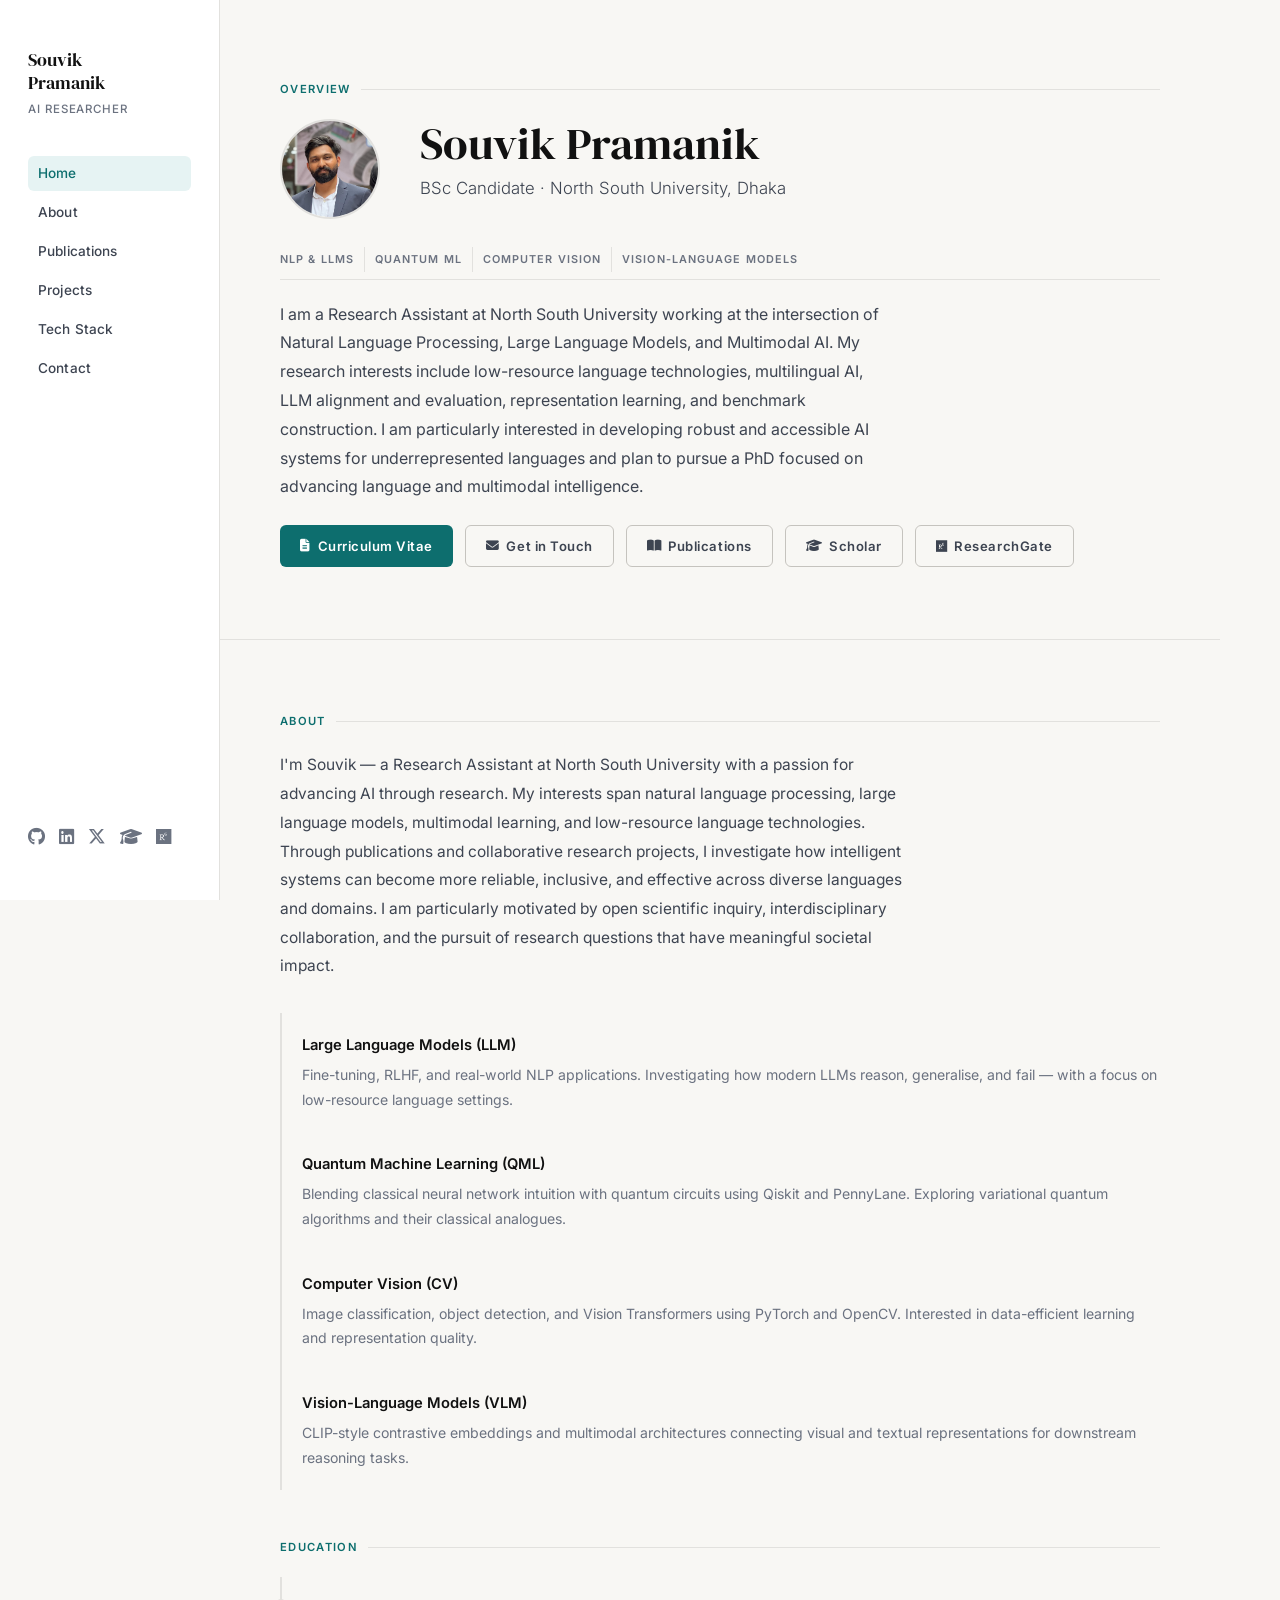
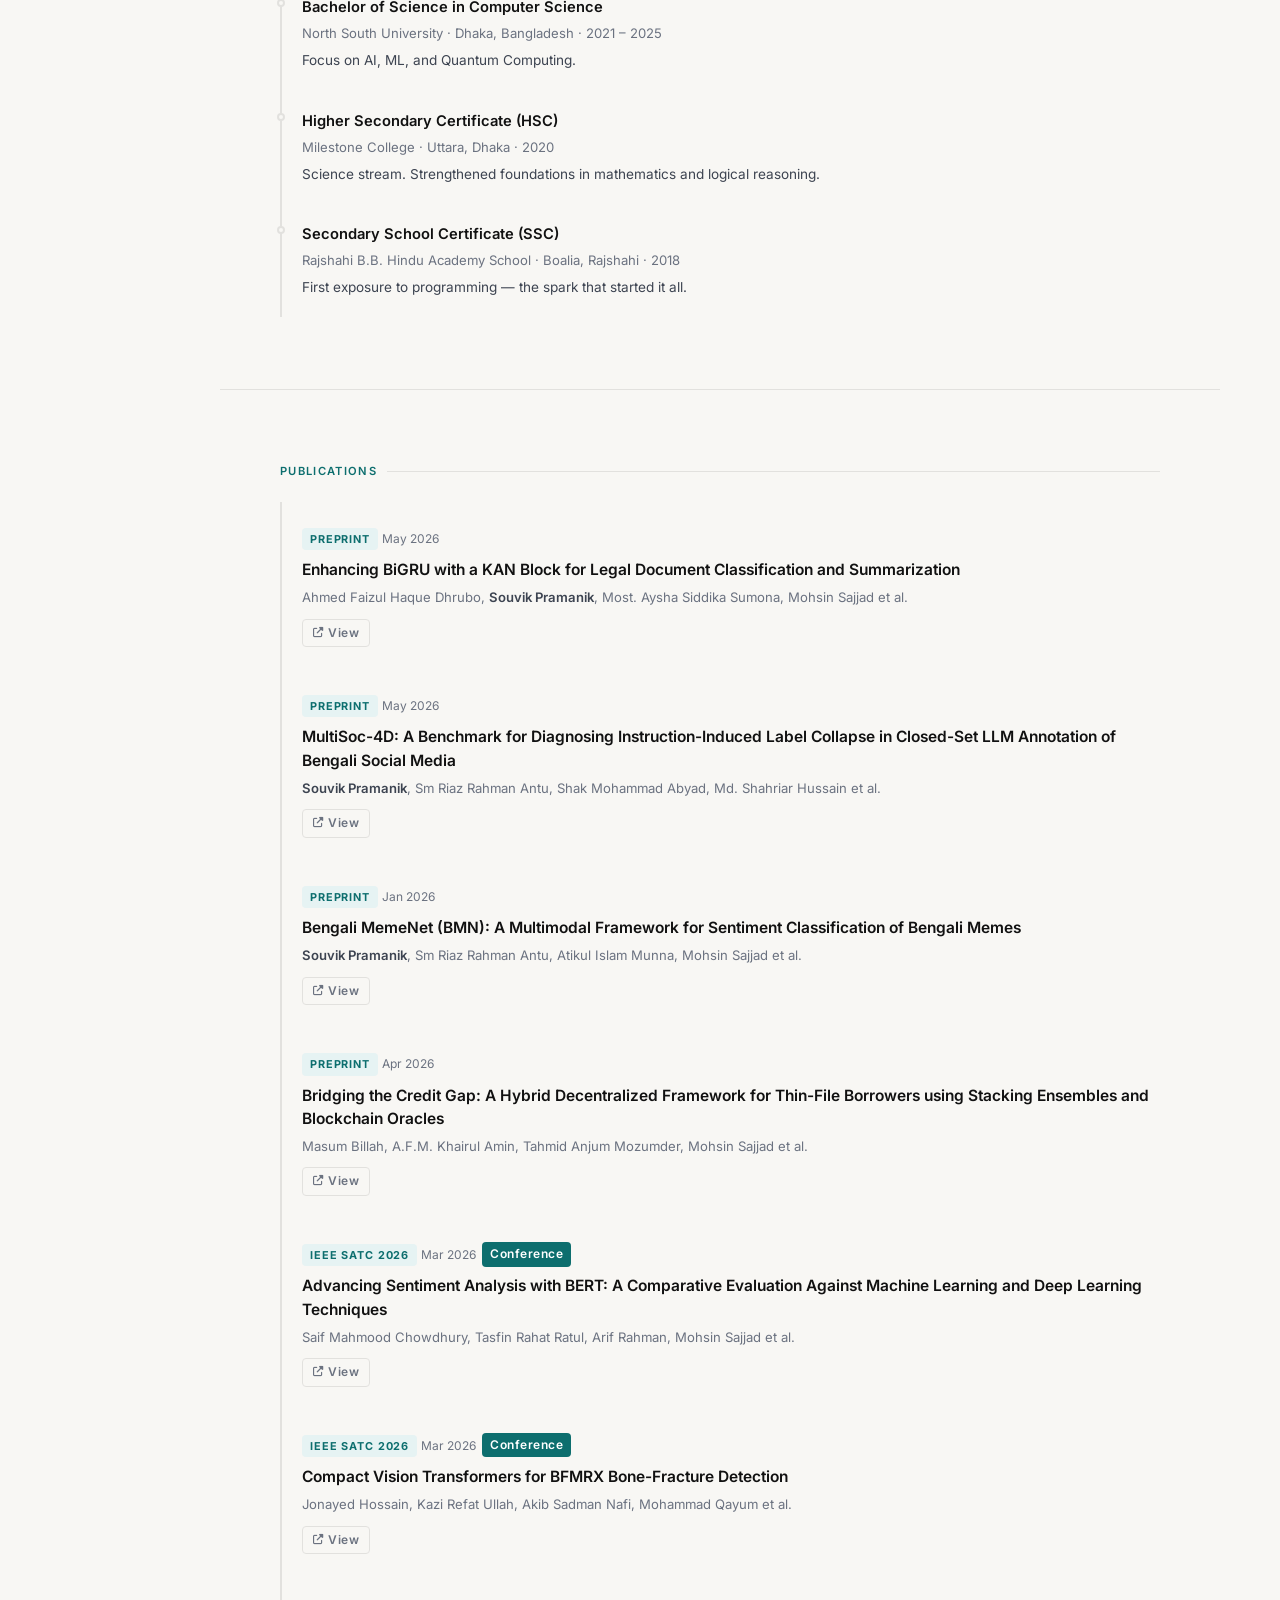
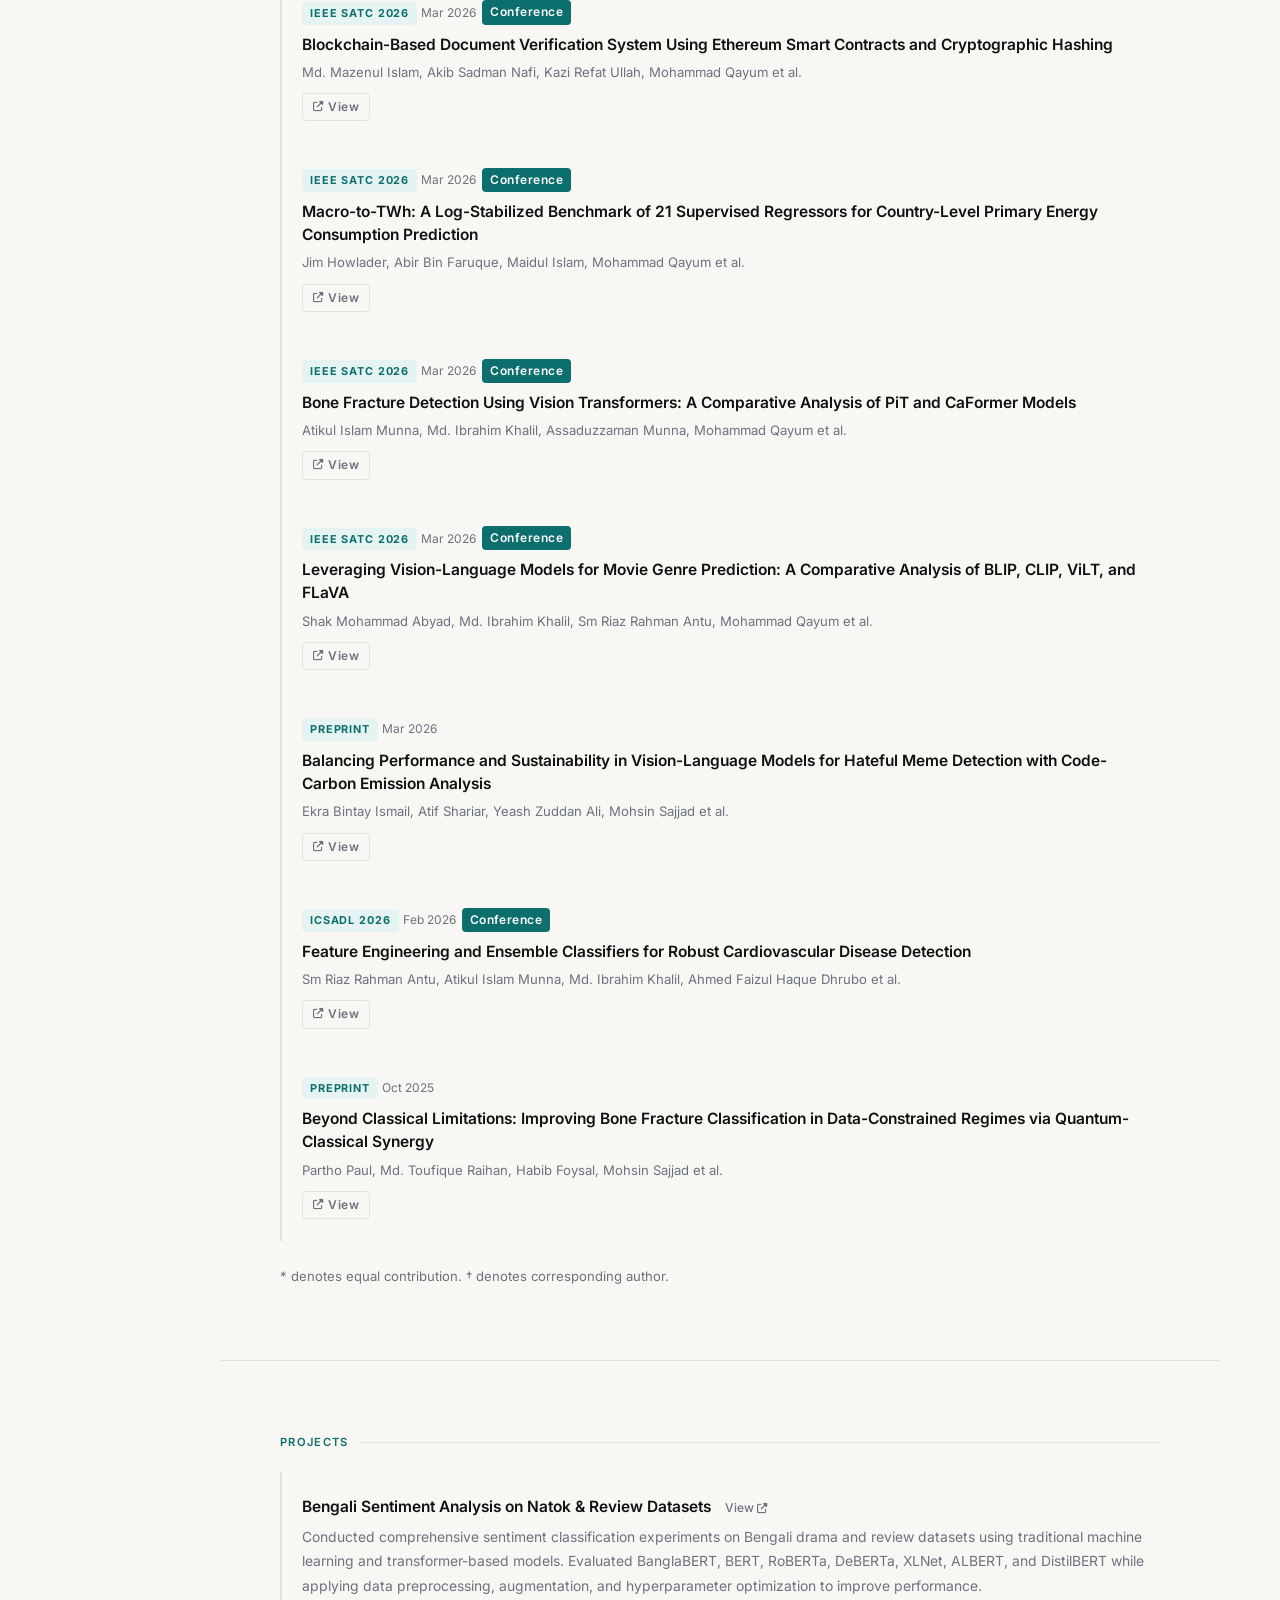
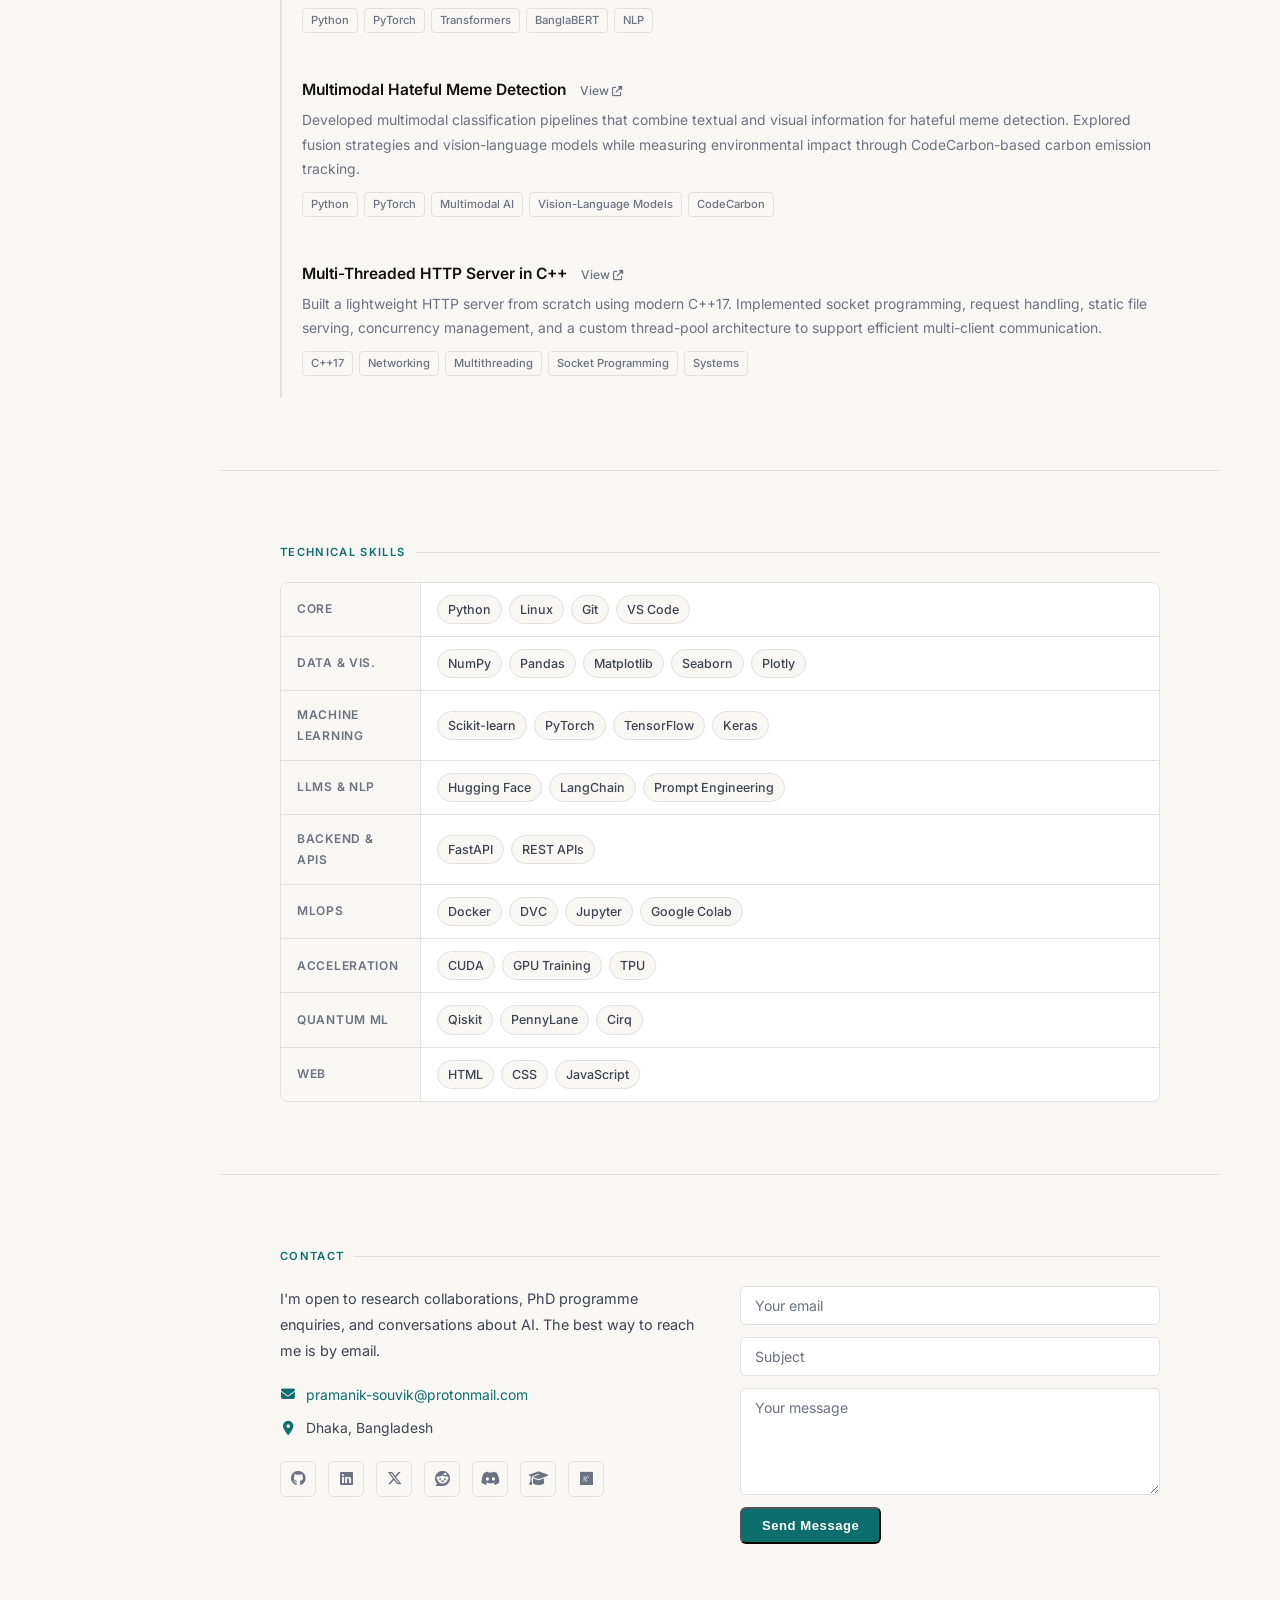
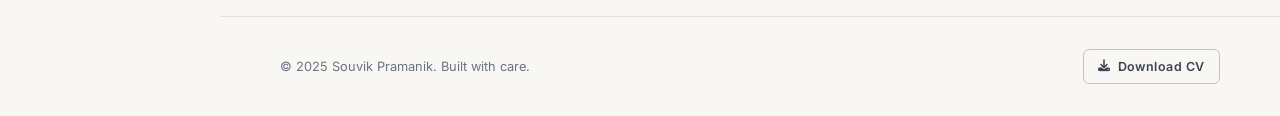
==== commit fac8caf2: "Rename index2.html to index.html" ====
--- a/index.html
+++ b/index.html
@@ -2,183 +2,1452 @@
 <html lang="en">
 
 <head>
-    <meta charset="UTF-8">
-    <meta name="viewport" content="width=device-width, initial-scale=1.0">
-    <title>Alex Chen - macOS Portfolio</title>
-    <link rel="stylesheet" href="https://cdnjs.cloudflare.com/ajax/libs/font-awesome/6.4.0/css/all.min.css">
-    <link rel="stylesheet" href="style.css">
-    <link href="https://fonts.googleapis.com/css2?family=Fira+Code:wght@400;600&display=swap" rel="stylesheet">
+    <meta charset="UTF-8" />
+    <meta name="viewport" content="width=device-width,initial-scale=1.0" />
+    <title>Souvik Pramanik — AI Researcher</title>
+    <link rel="preconnect" href="https://fonts.googleapis.com" />
+    <link rel="preconnect" href="https://fonts.gstatic.com" crossorigin />
+    <link
+        href="https://fonts.googleapis.com/css2?family=DM+Serif+Display:ital@0;1&family=Inter:wght@300;400;500;600&display=swap"
+        rel="stylesheet" />
+    <link rel="stylesheet" href="https://cdnjs.cloudflare.com/ajax/libs/font-awesome/6.4.2/css/all.min.css" />
+    <style>
+        /* ── RESET ───────────────────────────────────────── */
+        *,
+        *::before,
+        *::after {
+            margin: 0;
+            padding: 0;
+            box-sizing: border-box
+        }
+
+        html {
+            scroll-behavior: smooth;
+            font-size: 16px
+        }
+
+        /* ── TOKENS ──────────────────────────────────────── */
+        :root {
+            --bg: #F8F7F4;
+            --surface: #FFFFFF;
+            --ink: #111111;
+            --ink-2: #3D4451;
+            --ink-3: #6B7280;
+            --accent: #0D6E6E;
+            --accent-lt: #E6F3F3;
+            --rule: #E2E1DE;
+            --serif: "DM Serif Display", Georgia, serif;
+            --sans: "Inter", system-ui, sans-serif;
+            --nav-w: 220px;
+            --max: 780px;
+            --tr: 0.2s ease;
+        }
+
+        /* ── BASE ────────────────────────────────────────── */
+        body {
+            font-family: var(--sans);
+            background: var(--bg);
+            color: var(--ink);
+            line-height: 1.7;
+            -webkit-font-smoothing: antialiased;
+        }
+
+        a {
+            color: var(--accent);
+            text-decoration: none;
+            transition: opacity var(--tr)
+        }
+
+        a:hover {
+            opacity: .72
+        }
+
+        a:visited {
+            color: var(--accent)
+        }
+
+        img {
+            display: block;
+            max-width: 100%
+        }
+
+        /* ── LAYOUT ──────────────────────────────────────── */
+        .layout {
+            display: flex;
+            min-height: 100vh;
+        }
+
+        /* ── SIDEBAR NAV ─────────────────────────────────── */
+        .sidebar {
+            width: var(--nav-w);
+            flex-shrink: 0;
+            position: fixed;
+            top: 0;
+            left: 0;
+            bottom: 0;
+            padding: 48px 28px;
+            display: flex;
+            flex-direction: column;
+            border-right: 1px solid var(--rule);
+            background: var(--surface);
+            z-index: 100;
+        }
+
+        .sidebar-name {
+            font-family: var(--serif);
+            font-size: 1.15rem;
+            color: var(--ink);
+            line-height: 1.25;
+            margin-bottom: 6px;
+        }
+
+        .sidebar-role {
+            font-size: 0.72rem;
+            font-weight: 500;
+            letter-spacing: .08em;
+            text-transform: uppercase;
+            color: var(--ink-3);
+            margin-bottom: 36px;
+        }
+
+        .sidebar-nav {
+            list-style: none;
+            display: flex;
+            flex-direction: column;
+            gap: 4px;
+        }
+
+        .sidebar-nav a {
+            display: block;
+            font-size: 0.85rem;
+            font-weight: 500;
+            color: var(--ink-2);
+            padding: 6px 10px;
+            border-radius: 6px;
+            transition: background var(--tr), color var(--tr);
+            letter-spacing: .01em;
+        }
+
+        .sidebar-nav a:hover,
+        .sidebar-nav a.active {
+            background: var(--accent-lt);
+            color: var(--accent);
+            opacity: 1;
+        }
+
+        .sidebar-bottom {
+            margin-top: auto;
+            display: flex;
+            gap: 14px;
+            font-size: 1.1rem;
+            color: var(--ink-3);
+        }
+
+        .sidebar-bottom a {
+            color: var(--ink-3);
+            transition: color var(--tr)
+        }
+
+        .sidebar-bottom a:hover {
+            color: var(--accent);
+            opacity: 1
+        }
+
+        /* ── MOBILE HEADER ───────────────────────────────── */
+        .mobile-header {
+            display: none;
+            position: fixed;
+            top: 0;
+            left: 0;
+            right: 0;
+            height: 56px;
+            background: var(--surface);
+            border-bottom: 1px solid var(--rule);
+            align-items: center;
+            justify-content: space-between;
+            padding: 0 20px;
+            z-index: 200;
+        }
+
+        .mobile-name {
+            font-family: var(--serif);
+            font-size: 1rem;
+            color: var(--ink)
+        }
+
+        .burger {
+            background: none;
+            border: none;
+            cursor: pointer;
+            display: flex;
+            flex-direction: column;
+            gap: 5px;
+            padding: 4px;
+        }
+
+        .burger span {
+            display: block;
+            width: 22px;
+            height: 2px;
+            background: var(--ink);
+            border-radius: 2px;
+            transition: .3s
+        }
+
+        .burger.open span:nth-child(1) {
+            transform: translateY(7px) rotate(45deg)
+        }
+
+        .burger.open span:nth-child(2) {
+            opacity: 0
+        }
+
+        .burger.open span:nth-child(3) {
+            transform: translateY(-7px) rotate(-45deg)
+        }
+
+        .mobile-nav {
+            display: none;
+            position: fixed;
+            top: 56px;
+            left: 0;
+            right: 0;
+            background: var(--surface);
+            border-bottom: 1px solid var(--rule);
+            flex-direction: column;
+            padding: 12px 20px 20px;
+            gap: 2px;
+            z-index: 199;
+        }
+
+        .mobile-nav.open {
+            display: flex
+        }
+
+        .mobile-nav a {
+            font-size: 0.9rem;
+            font-weight: 500;
+            color: var(--ink-2);
+            padding: 8px 10px;
+            border-radius: 6px;
+        }
+
+        .mobile-nav a.active {
+            background: var(--accent-lt);
+            color: var(--accent)
+        }
+
+        /* ── MAIN CONTENT ────────────────────────────────── */
+        .main {
+            margin-left: var(--nav-w);
+            flex: 1;
+            max-width: calc(var(--nav-w) + var(--max));
+        }
+
+        .section {
+            padding: 72px 60px;
+            border-bottom: 1px solid var(--rule);
+        }
+
+        .section:last-child {
+            border-bottom: none
+        }
+
+        /* ── SECTION LABEL ───────────────────────────────── */
+        .sec-label {
+            font-size: 0.7rem;
+            font-weight: 600;
+            letter-spacing: .12em;
+            text-transform: uppercase;
+            color: var(--accent);
+            margin-bottom: 20px;
+            display: flex;
+            align-items: center;
+            gap: 10px;
+        }
+
+        .sec-label::after {
+            content: "";
+            flex: 1;
+            height: 1px;
+            background: var(--rule);
+        }
+
+        /* ── HERO SECTION ────────────────────────────────── */
+        #home {
+            padding-top: 80px;
+        }
+
+        .hero-row {
+            display: flex;
+            align-items: flex-start;
+            gap: 40px;
+            margin-bottom: 28px;
+        }
+
+        .hero-photo {
+            width: 100px;
+            height: 100px;
+            border-radius: 50%;
+            object-fit: cover;
+            border: 2px solid var(--rule);
+            flex-shrink: 0;
+        }
+
+        .hero-text {}
+
+        .hero-name {
+            font-family: var(--serif);
+            font-size: 2.8rem;
+            font-weight: 400;
+            line-height: 1.1;
+            color: var(--ink);
+            margin-bottom: 6px;
+        }
+
+        .hero-tagline {
+            font-size: 1.05rem;
+            color: var(--ink-2);
+            font-weight: 300;
+            margin-bottom: 16px;
+        }
+
+        /* ── SIGNATURE byline ── the unique element ── */
+        .research-byline {
+            display: flex;
+            align-items: center;
+            gap: 0;
+            flex-wrap: wrap;
+            margin: 18px 0 22px;
+            position: relative;
+        }
+
+        .research-byline::before {
+            content: "";
+            position: absolute;
+            left: 0;
+            bottom: -8px;
+            width: 100%;
+            height: 1px;
+            background: var(--rule);
+        }
+
+        .byline-tag {
+            font-size: 0.68rem;
+            font-weight: 600;
+            letter-spacing: .1em;
+            text-transform: uppercase;
+            color: var(--ink-3);
+            padding: 3px 10px 3px 0;
+        }
+
+        .byline-tag+.byline-tag {
+            padding-left: 10px;
+            border-left: 1px solid var(--rule);
+        }
+
+        .hero-intro {
+            font-size: 1rem;
+            color: var(--ink-2);
+            line-height: 1.8;
+            max-width: 600px;
+            margin-top: 24px;
+        }
+
+        .hero-links {
+            display: flex;
+            gap: 12px;
+            margin-top: 24px;
+            flex-wrap: wrap;
+        }
+
+        .btn-primary {
+            display: inline-flex;
+            align-items: center;
+            gap: 7px;
+            background: var(--accent);
+            color: #fff;
+            font-size: 0.82rem;
+            font-weight: 600;
+            letter-spacing: .04em;
+            padding: 9px 20px;
+            border-radius: 6px;
+            transition: background var(--tr), opacity var(--tr);
+        }
+
+        .btn-primary:hover {
+            background: #0a5858;
+            opacity: 1;
+            color: #fff
+        }
+
+        .btn-primary:visited {
+            color: #fff
+        }
+
+        .btn-outline {
+            display: inline-flex;
+            align-items: center;
+            gap: 7px;
+            border: 1px solid #C5C3BE;
+            color: var(--ink-2);
+            font-size: 0.82rem;
+            font-weight: 600;
+            letter-spacing: .04em;
+            padding: 9px 20px;
+            border-radius: 6px;
+            transition: border-color var(--tr), color var(--tr);
+            background: transparent;
+        }
+
+        .btn-outline:hover {
+            border-color: var(--accent);
+            color: var(--accent);
+            opacity: 1
+        }
+
+        .btn-outline:visited {
+            color: var(--ink-2)
+        }
+
+        /* ── ABOUT ───────────────────────────────────────── */
+        .about-body {
+            font-size: 0.97rem;
+            color: var(--ink-2);
+            line-height: 1.85;
+            max-width: 640px;
+        }
+
+        /* experience */
+        .exp-list {
+            display: flex;
+            flex-direction: column;
+            gap: 0;
+            margin-top: 32px
+        }
+
+        .exp-item {
+            padding: 20px 0 20px 20px;
+            border-left: 2px solid var(--rule);
+            transition: border-color var(--tr);
+        }
+
+        .exp-item:hover {
+            border-left-color: var(--accent)
+        }
+
+        .exp-title {
+            font-size: 0.92rem;
+            font-weight: 600;
+            color: var(--ink);
+            margin-bottom: 5px;
+        }
+
+        .exp-body {
+            font-size: 0.88rem;
+            color: var(--ink-3);
+            line-height: 1.75
+        }
+
+        /* education */
+        .edu-list {
+            display: flex;
+            flex-direction: column;
+            gap: 0;
+            margin-top: 20px
+        }
+
+        .edu-item {
+            padding: 18px 0 18px 20px;
+            border-left: 2px solid var(--rule);
+            transition: border-color var(--tr);
+            position: relative;
+        }
+
+        .edu-item::before {
+            content: "";
+            position: absolute;
+            left: -5px;
+            top: 22px;
+            width: 8px;
+            height: 8px;
+            border-radius: 50%;
+            background: var(--bg);
+            border: 2px solid var(--rule);
+            transition: border-color var(--tr), background var(--tr);
+        }
+
+        .edu-item:hover {
+            border-left-color: var(--accent)
+        }
+
+        .edu-item:hover::before {
+            border-color: var(--accent);
+            background: var(--accent-lt)
+        }
+
+        .edu-degree {
+            font-size: 0.92rem;
+            font-weight: 600;
+            color: var(--ink)
+        }
+
+        .edu-meta {
+            font-size: 0.82rem;
+            color: var(--ink-3);
+            margin: 2px 0 5px
+        }
+
+        .edu-summary {
+            font-size: 0.85rem;
+            color: var(--ink-2);
+            line-height: 1.7
+        }
+
+        /* ── PUBLICATIONS ────────────────────────────────── */
+        .pub-list {
+            display: flex;
+            flex-direction: column;
+            gap: 0;
+            margin-top: 8px
+        }
+
+        .pub-item {
+            padding: 22px 0 22px 20px;
+            border-left: 2px solid var(--rule);
+            transition: border-color var(--tr);
+        }
+
+        .pub-item:hover {
+            border-left-color: var(--accent)
+        }
+
+        .pub-venue {
+            display: inline-block;
+            font-size: 0.68rem;
+            font-weight: 700;
+            letter-spacing: .08em;
+            text-transform: uppercase;
+            background: var(--accent-lt);
+            color: var(--accent);
+            padding: 2px 8px;
+            border-radius: 4px;
+            margin-bottom: 8px;
+        }
+
+        .pub-title {
+            font-size: 0.97rem;
+            font-weight: 600;
+            color: var(--ink);
+            line-height: 1.5;
+            margin-bottom: 5px;
+        }
+
+        .pub-authors {
+            font-size: 0.82rem;
+            color: var(--ink-3);
+            margin-bottom: 10px;
+        }
+
+        .pub-authors strong {
+            color: var(--ink-2);
+            font-weight: 600
+        }
+
+        .pub-links {
+            display: flex;
+            gap: 10px;
+            flex-wrap: wrap
+        }
+
+        .pub-link {
+            display: inline-flex;
+            align-items: center;
+            gap: 5px;
+            font-size: 0.75rem;
+            font-weight: 600;
+            letter-spacing: .04em;
+            color: var(--ink-3);
+            border: 1px solid var(--rule);
+            padding: 3px 10px;
+            border-radius: 4px;
+            transition: color var(--tr), border-color var(--tr);
+        }
+
+        .pub-link:hover {
+            color: var(--accent);
+            border-color: var(--accent);
+            opacity: 1
+        }
+
+        .pub-link:visited {
+            color: var(--ink-3)
+        }
+
+        .pub-note {
+            font-size: 0.75rem;
+            color: #fff;
+            font-weight: 600;
+            background: var(--accent);
+            padding: 2px 8px;
+            border-radius: 4px;
+            letter-spacing: .04em;
+            display: inline-block;
+            margin-left: 6px;
+            vertical-align: middle;
+        }
+
+        /* ── PROJECTS ────────────────────────────────────── */
+        .project-list {
+            display: flex;
+            flex-direction: column;
+            gap: 0;
+            margin-top: 8px
+        }
+
+        .project-item {
+            padding: 22px 0 22px 20px;
+            border-left: 2px solid var(--rule);
+            transition: border-color var(--tr);
+            display: flex;
+            align-items: flex-start;
+            gap: 20px;
+        }
+
+        .project-item:hover {
+            border-left-color: var(--accent)
+        }
+
+        .project-body {
+            flex: 1
+        }
+
+        .project-title {
+            font-size: 0.97rem;
+            font-weight: 600;
+            color: var(--ink);
+            margin-bottom: 5px
+        }
+
+        .project-desc {
+            font-size: 0.87rem;
+            color: var(--ink-3);
+            line-height: 1.75;
+            margin-bottom: 10px
+        }
+
+        .project-tags {
+            display: flex;
+            gap: 6px;
+            flex-wrap: wrap
+        }
+
+        .tag {
+            font-size: 0.7rem;
+            font-weight: 500;
+            color: var(--ink-3);
+            border: 1px solid var(--rule);
+            padding: 2px 8px;
+            border-radius: 4px;
+        }
+
+        /* ── TECH STACK ──────────────────────────────────── */
+        .tech-table {
+            display: grid;
+            grid-template-columns: 140px 1fr;
+            gap: 0;
+            margin-top: 8px;
+            border: 1px solid var(--rule);
+            border-radius: 8px;
+            overflow: hidden;
+        }
+
+        .tech-row {
+            display: contents;
+        }
+
+        .tech-row:not(:last-child) .tech-cat,
+        .tech-row:not(:last-child) .tech-pills {
+            border-bottom: 1px solid var(--rule);
+        }
+
+        .tech-cat {
+            font-size: 0.75rem;
+            font-weight: 600;
+            letter-spacing: .06em;
+            text-transform: uppercase;
+            color: var(--ink-3);
+            padding: 14px 16px;
+            background: var(--bg);
+            border-right: 1px solid var(--rule);
+            display: flex;
+            align-items: center;
+        }
+
+        .tech-pills {
+            padding: 12px 16px;
+            display: flex;
+            flex-wrap: wrap;
+            gap: 7px;
+            align-items: center;
+            background: var(--surface);
+        }
+
+        .pill {
+            font-size: 0.78rem;
+            font-weight: 500;
+            color: var(--ink-2);
+            background: var(--bg);
+            border: 1px solid var(--rule);
+            padding: 3px 10px;
+            border-radius: 20px;
+        }
+
+        /* ── CONTACT ─────────────────────────────────────── */
+        .contact-grid {
+            display: grid;
+            grid-template-columns: 1fr 1fr;
+            gap: 40px;
+            margin-top: 8px;
+        }
+
+        .contact-info p {
+            font-size: 0.9rem;
+            color: var(--ink-2);
+            line-height: 1.8;
+            margin-bottom: 20px;
+        }
+
+        .contact-detail {
+            display: flex;
+            align-items: center;
+            gap: 10px;
+            font-size: 0.87rem;
+            color: var(--ink-2);
+            margin-bottom: 10px;
+        }
+
+        .contact-detail i {
+            color: var(--accent);
+            width: 16px;
+            text-align: center
+        }
+
+        .contact-socials {
+            display: flex;
+            gap: 12px;
+            margin-top: 20px
+        }
+
+        .social-icon {
+            width: 36px;
+            height: 36px;
+            border-radius: 6px;
+            border: 1px solid var(--rule);
+            display: flex;
+            align-items: center;
+            justify-content: center;
+            color: var(--ink-3);
+            font-size: 0.95rem;
+            transition: border-color var(--tr), color var(--tr);
+        }
+
+        .social-icon:hover {
+            border-color: var(--accent);
+            color: var(--accent);
+            opacity: 1
+        }
+
+        .social-icon:visited {
+            color: var(--ink-3)
+        }
+
+        /* contact form */
+        .contact-form {
+            display: flex;
+            flex-direction: column;
+            gap: 12px
+        }
+
+        .contact-form input,
+        .contact-form textarea {
+            width: 100%;
+            padding: 10px 14px;
+            border: 1px solid var(--rule);
+            border-radius: 6px;
+            background: var(--surface);
+            font-family: var(--sans);
+            font-size: 0.88rem;
+            color: var(--ink);
+            outline: none;
+            transition: border-color var(--tr);
+            resize: vertical;
+        }
+
+        .contact-form input:focus,
+        .contact-form textarea:focus {
+            border-color: var(--accent)
+        }
+
+        .contact-form input::placeholder,
+        .contact-form textarea::placeholder {
+            color: var(--ink-3)
+        }
+
+        /* ── FOOTER ──────────────────────────────────────── */
+        .footer {
+            padding: 32px 60px;
+            border-top: 1px solid var(--rule);
+            margin-left: var(--nav-w);
+            display: flex;
+            align-items: center;
+            justify-content: space-between;
+            gap: 16px;
+            flex-wrap: wrap;
+        }
+
+        .footer-copy {
+            font-size: 0.8rem;
+            color: var(--ink-3)
+        }
+
+        /* ── PAGE FADE ───────────────────────────────────── */
+        @keyframes pagein {
+            from {
+                opacity: 0;
+                transform: translateY(12px)
+            }
+
+            to {
+                opacity: 1;
+                transform: none
+            }
+        }
+
+        .main {
+            animation: pagein .5s ease both
+        }
+
+        /* ── RESPONSIVE ──────────────────────────────────── */
+        @media(max-width:860px) {
+            .sidebar {
+                display: none
+            }
+
+            .mobile-header {
+                display: flex
+            }
+
+            .main {
+                margin-left: 0;
+                padding-top: 56px
+            }
+
+            .section {
+                padding: 48px 24px
+            }
+
+            .footer {
+                margin-left: 0;
+                padding: 24px
+            }
+
+            .hero-name {
+                font-size: 2rem
+            }
+
+            .contact-grid {
+                grid-template-columns: 1fr
+            }
+
+            .tech-table {
+                grid-template-columns: 1fr
+            }
+
+            .tech-cat {
+                border-right: none;
+                border-bottom: 1px solid var(--rule)
+            }
+        }
+
+        @media(max-width:500px) {
+            .hero-row {
+                flex-direction: column;
+                gap: 20px
+            }
+
+            .tech-table {
+                font-size: .85rem
+            }
+        }
+    </style>
 </head>
 
 <body>
-    <!-- Lock Screen -->
-    <div id="lock-screen" style="display: none;">
-        <div class="lock-background"></div>
-        <div class="lock-container">
-            <img src="lan.gif" alt="Lock Animation" class="lock-gif">
-            <p class="lock-hint">Enter 1234 to unlock</p>
-            <input type="password" id="lock-password" placeholder="Password" maxlength="4">
-            <button id="unlock-btn" class="btn">Unlock</button>
-            <p id="lock-error" style="color: #ff3b30; margin-top: 10px; display: none;">Incorrect password</p>
+
+    <!-- ── SIDEBAR ──────────────────────────────────────── -->
+    <div class="layout">
+        <aside class="sidebar">
+            <p class="sidebar-name">Souvik<br>Pramanik</p>
+            <p class="sidebar-role">AI Researcher</p>
+            <ul class="sidebar-nav">
+                <li><a href="#home" class="nav-link active">Home</a></li>
+                <li><a href="#about" class="nav-link">About</a></li>
+                <li><a href="#publications" class="nav-link">Publications</a></li>
+                <li><a href="#projects" class="nav-link">Projects</a></li>
+                <li><a href="#techstack" class="nav-link">Tech Stack</a></li>
+                <li><a href="#contact" class="nav-link">Contact</a></li>
+            </ul>
+            <div class="sidebar-bottom">
+                <a class="s-github" href="#" aria-label="GitHub"><i class="fab fa-github"></i></a>
+                <a class="s-linkedin" href="https://linkedin.com/in/pramaniksouvik" aria-label="LinkedIn"><i class="fab fa-linkedin"></i></a>
+                <a class="s-twitter" href="#" aria-label="X/Twitter"><i class="fa-brands fa-x-twitter"></i></a>
+                <a class="s-scholar" href="https://scholar.google.com/citations?hl=en&view_op=list_works&gmla=ACrTK9WLdyLBQOt-rt97E1DtuIKfJA1uXwMjqWrRuPvWr633ctImRnEPb9fkqAwPJ8lBme11Ff7qi3gquZjGEg&user=nfpXz9gAAAAJ" aria-label="Google Scholar" title="Google Scholar"><i
+                        class="fas fa-graduation-cap"></i></a>
+                <a class="s-researchgate" href="https://www.researchgate.net/profile/Souvik-Pramanik-3" aria-label="ResearchGate" title="ResearchGate"><i
+                        class="fab fa-researchgate"></i></a>
+            </div>
+        </aside>
+
+        <!-- ── MOBILE HEADER ────────────────────────────────── -->
+        <header class="mobile-header">
+            <span class="mobile-name">Souvik Pramanik</span>
+            <button class="burger" id="burger" aria-label="Toggle menu">
+                <span></span><span></span><span></span>
+            </button>
+        </header>
+        <nav class="mobile-nav" id="mobileNav">
+            <a href="#home" class="nav-link active">Home</a>
+            <a href="#about" class="nav-link">About</a>
+            <a href="#publications" class="nav-link">Publications</a>
+            <a href="#projects" class="nav-link">Projects</a>
+            <a href="#techstack" class="nav-link">Tech Stack</a>
+            <a href="#contact" class="nav-link">Contact</a>
+        </nav>
+
+        <!-- ── MAIN ─────────────────────────────────────────── -->
+        <div class="main">
+
+            <!-- HERO -->
+            <section class="section" id="home">
+                <div class="sec-label">Overview</div>
+                <div class="hero-row">
+                    <img class="hero-photo" src="img.jpg" alt="Souvik Pramanik" id="hero-photo" />
+                    <div class="hero-text">
+                        <h1 class="hero-name">Souvik Pramanik</h1>
+                        <p class="hero-tagline">BSc Candidate · North South University, Dhaka</p>
+                    </div>
+                </div>
+
+                <!-- SIGNATURE BYLINE -->
+                <div class="research-byline">
+                    <span class="byline-tag">NLP &amp; LLMs</span>
+                    <span class="byline-tag">Quantum ML</span>
+                    <span class="byline-tag">Computer Vision</span>
+                    <span class="byline-tag">Vision-Language Models</span>
+                </div>
+
+                <p class="hero-intro" style="margin-top:28px">
+                    I am a Research Assistant at North South University working at the intersection of Natural Language
+                    Processing, Large Language Models, and Multimodal AI. My research interests include low-resource
+                    language technologies, multilingual AI, LLM alignment and evaluation, representation learning, and
+                    benchmark construction. I am particularly interested in developing robust and accessible AI systems
+                    for underrepresented languages and plan to pursue a PhD focused on advancing language and multimodal
+                    intelligence.
+                </p>
+
+                <div class="hero-links">
+                    <a class="btn-primary" href="souvik.pdf" download id="cv-link">
+                        <i class="fas fa-file-alt" style="font-size:.8rem"></i> Curriculum Vitae
+                    </a>
+                    <a class="btn-outline" href="#contact">
+                        <i class="fas fa-envelope" style="font-size:.8rem"></i> Get in Touch
+                    </a>
+                    <a class="btn-outline" href="#publications">
+                        <i class="fas fa-book-open" style="font-size:.8rem"></i> Publications
+                    </a>
+                    <a class="btn-outline s-scholar" href="https://scholar.google.com/citations?hl=en&view_op=list_works&gmla=ACrTK9WLdyLBQOt-rt97E1DtuIKfJA1uXwMjqWrRuPvWr633ctImRnEPb9fkqAwPJ8lBme11Ff7qi3gquZjGEg&user=nfpXz9gAAAAJ">
+                        <i class="fas fa-graduation-cap" style="font-size:.8rem"></i> Scholar
+                    </a>
+                    <a class="btn-outline s-researchgate" href="https://www.researchgate.net/profile/Souvik-Pramanik-3">
+                        <i class="fab fa-researchgate" style="font-size:.8rem"></i> ResearchGate
+                    </a>
+                </div>
+            </section>
+
+            <!-- ABOUT -->
+            <section class="section" id="about">
+                <div class="sec-label">About</div>
+
+                <p class="about-body">
+                    I'm Souvik — a Research Assistant at North South University with a passion for advancing AI through
+                    research. My interests span natural language processing, large language models, multimodal learning,
+                    and low-resource language technologies. Through publications and collaborative research projects, I
+                    investigate how intelligent systems can become more reliable, inclusive, and effective across
+                    diverse languages and domains. I am particularly motivated by open scientific inquiry,
+                    interdisciplinary collaboration, and the pursuit of research questions that have meaningful societal
+                    impact.
+
+                </p>
+
+                <div class="exp-list" id="exp-list">
+                    <!-- JS fills -->
+                </div>
+
+                <div class="sec-label" style="margin-top:48px">Education</div>
+                <div class="edu-list" id="edu-list">
+                    <!-- JS fills -->
+                </div>
+            </section>
+
+            <!-- PUBLICATIONS -->
+            <section class="section" id="publications">
+                <div class="sec-label">Publications</div>
+                <div class="pub-list" id="pub-list">
+                    <!-- JS fills -->
+                </div>
+                <p style="margin-top:24px;font-size:0.82rem;color:var(--ink-3)">
+                    * denotes equal contribution. † denotes corresponding author.
+                </p>
+            </section>
+
+            <!-- PROJECTS -->
+            <section class="section" id="projects">
+                <div class="sec-label">Projects</div>
+                <div class="project-list" id="project-list">
+                    <!-- JS fills -->
+                </div>
+            </section>
+
+            <!-- TECH STACK -->
+            <section class="section" id="techstack">
+                <div class="sec-label">Technical Skills</div>
+                <div class="tech-table" id="tech-table">
+                    <!-- JS fills -->
+                </div>
+            </section>
+
+            <!-- CONTACT -->
+            <section class="section" id="contact">
+                <div class="sec-label">Contact</div>
+                <div class="contact-grid">
+                    <div class="contact-info">
+                        <p>
+                            I'm open to research collaborations, PhD programme enquiries, and conversations
+                            about AI. The best way to reach me is by email.
+                        </p>
+                        <div class="contact-detail">
+                            <i class="fas fa-envelope"></i>
+                            <a href="mailto:pramanik-souvik@protonmail.com"
+                                id="email-link">pramanik-souvik@protonmail.com</a>
+                        </div>
+                        <div class="contact-detail">
+                            <i class="fas fa-map-marker-alt"></i>
+                            <span>Dhaka, Bangladesh</span>
+                        </div>
+                        <div class="contact-socials">
+                            <a class="social-icon s-github" href="#" aria-label="GitHub"><i
+                                    class="fab fa-github"></i></a>
+                            <a class="social-icon s-linkedin" href="https://linkedin.com/in/pramaniksouvik" aria-label="LinkedIn"><i
+                                    class="fab fa-linkedin"></i></a>
+                            <a class="social-icon s-twitter" href="#" aria-label="X/Twitter"><i
+                                    class="fa-brands fa-x-twitter"></i></a>
+                            <a class="social-icon s-reddit" href="#" aria-label="Reddit"><i
+                                    class="fab fa-reddit"></i></a>
+                            <a class="social-icon s-discord" href="#" aria-label="Discord"><i
+                                    class="fab fa-discord"></i></a>
+                            <a class="social-icon s-scholar" href="https://scholar.google.com/citations?hl=en&view_op=list_works&gmla=ACrTK9WLdyLBQOt-rt97E1DtuIKfJA1uXwMjqWrRuPvWr633ctImRnEPb9fkqAwPJ8lBme11Ff7qi3gquZjGEg&user=nfpXz9gAAAAJ" aria-label="Google Scholar"
+                                title="Google Scholar"><i class="fas fa-graduation-cap"></i></a>
+                            <a class="social-icon s-researchgate" href="https://www.researchgate.net/profile/Souvik-Pramanik-3" aria-label="ResearchGate"
+                                title="ResearchGate"><i class="fab fa-researchgate"></i></a>
+                        </div>
+                    </div>
+                    <form class="contact-form" id="contactForm">
+                        <input type="email" id="cemail" placeholder="Your email" required />
+                        <input type="text" id="csubject" placeholder="Subject" />
+                        <textarea id="cmessage" rows="5" placeholder="Your message" required></textarea>
+                        <button type="submit" class="btn-primary" style="align-self:flex-start">
+                            Send Message
+                        </button>
+                    </form>
+                </div>
+            </section>
+
+        </div><!-- /main -->
+    </div><!-- /layout -->
+
+    <!-- FOOTER -->
+    <footer class="footer">
+        <span class="footer-copy">© 2025 Souvik Pramanik. Built with care.</span>
+        <a class="btn-outline" href="souvik.pdf" download id="cv-footer" style="font-size:0.78rem;padding:6px 14px">
+            <i class="fas fa-download" style="font-size:.75rem"></i> Download CV
+        </a>
+    </footer>
+
+    <script>
+        /* ═══════════════════════════════════════════════════
+           DATA — edit this to update your portfolio
+        ═══════════════════════════════════════════════════ */
+        const DATA = {
+            contact: {
+                email: "pramanik-souvik@protonmail.com",
+                cv: "souvik.pdf",
+                socials: { github: "https://github.com/pramanik-souvik", linkedin: "https://linkedin.com/in/pramaniksouvik", twitter: "https://x.com/_mrw3ird0", reddit: "https://www.reddit.com/user/mrw3ird0", discord: "https://discord.com/users/658318775820484608", scholar: "https://scholar.google.com/citations?hl=en&view_op=list_works&gmla=ACrTK9WLdyLBQOt-rt97E1DtuIKfJA1uXwMjqWrRuPvWr633ctImRnEPb9fkqAwPJ8lBme11Ff7qi3gquZjGEg&user=nfpXz9gAAAAJ", researchgate: "https://www.researchgate.net/profile/Souvik-Pramanik-3?ev=hdr_xprf" }
+            },
+            hero: { picture: "img.jpeg" },
+
+            experience: [
+                {
+                    title: "Large Language Models (LLM)",
+                    details: "Fine-tuning, RLHF, and real-world NLP applications. Investigating how modern LLMs reason, generalise, and fail — with a focus on low-resource language settings."
+                },
+                {
+                    title: "Quantum Machine Learning (QML)",
+                    details: "Blending classical neural network intuition with quantum circuits using Qiskit and PennyLane. Exploring variational quantum algorithms and their classical analogues."
+                },
+                {
+                    title: "Computer Vision (CV)",
+                    details: "Image classification, object detection, and Vision Transformers using PyTorch and OpenCV. Interested in data-efficient learning and representation quality."
+                },
+                {
+                    title: "Vision-Language Models (VLM)",
+                    details: "CLIP-style contrastive embeddings and multimodal architectures connecting visual and textual representations for downstream reasoning tasks."
+                }
+            ],
+
+            education: [
+                {
+                    degree: "Bachelor of Science in Computer Science",
+                    school: "North South University",
+                    location: "Dhaka, Bangladesh",
+                    year: "2021 – 2025",
+                    note: "Focus on AI, ML, and Quantum Computing."
+                },
+                {
+                    degree: "Higher Secondary Certificate (HSC)",
+                    school: "Milestone College",
+                    location: "Uttara, Dhaka",
+                    year: "2020",
+                    note: "Science stream. Strengthened foundations in mathematics and logical reasoning."
+                },
+                {
+                    degree: "Secondary School Certificate (SSC)",
+                    school: "Rajshahi B.B. Hindu Academy School",
+                    location: "Boalia, Rajshahi",
+                    year: "2018",
+                    note: "First exposure to programming — the spark that started it all."
+                }
+            ],
+
+            /* ── PUBLICATIONS ─────────────────────────────── */
+            publications: [
+                {
+                    venue: "Preprint",
+                    title: "Enhancing BiGRU with a KAN Block for Legal Document Classification and Summarization",
+                    authors: "Ahmed Faizul Haque Dhrubo, <strong>Souvik Pramanik</strong>, Most. Aysha Siddika Sumona, Mohsin Sajjad et al.",
+                    year: "May 2026",
+                    links: [{ label: "View", url: "https://doi.org/10.48550/arXiv.2606.00116" }],
+                    note: ""
+                },
+                {
+                    venue: "Preprint",
+                    title: "MultiSoc-4D: A Benchmark for Diagnosing Instruction-Induced Label Collapse in Closed-Set LLM Annotation of Bengali Social Media",
+                    authors: "<strong>Souvik Pramanik</strong>, Sm Riaz Rahman Antu, Shak Mohammad Abyad, Md. Shahriar Hussain et al.",
+                    year: "May 2026",
+                    links: [{ label: "View", url: "https://doi.org/10.48550/arXiv.2605.06940" }],
+                    note: ""
+                },
+                {
+                    venue: "Preprint",
+                    title: "Bengali MemeNet (BMN): A Multimodal Framework for Sentiment Classification of Bengali Memes",
+                    authors: "<strong>Souvik Pramanik</strong>, Sm Riaz Rahman Antu, Atikul Islam Munna, Mohsin Sajjad et al.",
+                    year: "Jan 2026",
+                    links: [{ label: "View", url: "https://doi.org/10.13140/RG.2.2.15836.65921" }],
+                    note: ""
+                },
+                {
+                    venue: "Preprint",
+                    title: "Bridging the Credit Gap: A Hybrid Decentralized Framework for Thin-File Borrowers using Stacking Ensembles and Blockchain Oracles",
+                    authors: "Masum Billah, A.F.M. Khairul Amin, Tahmid Anjum Mozumder, Mohsin Sajjad et al.",
+                    year: "Apr 2026",
+                    links: [{ label: "View", url: "https://doi.org/10.13140/RG.2.2.12370.93128" }],
+                    note: ""
+                },
+                {
+                    venue: "IEEE SATC 2026",
+                    title: "Advancing Sentiment Analysis with BERT: A Comparative Evaluation Against Machine Learning and Deep Learning Techniques",
+                    authors: "Saif Mahmood Chowdhury, Tasfin Rahat Ratul, Arif Rahman, Mohsin Sajjad et al.",
+                    year: "Mar 2026",
+                    links: [{ label: "View", url: "https://doi.org/10.1109/SATC69565.2026.11542271" }],
+                    note: "Conference"
+                },
+                {
+                    venue: "IEEE SATC 2026",
+                    title: "Compact Vision Transformers for BFMRX Bone-Fracture Detection",
+                    authors: "Jonayed Hossain, Kazi Refat Ullah, Akib Sadman Nafi, Mohammad Qayum et al.",
+                    year: "Mar 2026",
+                    links: [{ label: "View", url: "https://doi.org/10.1109/SATC69565.2026.11542386" }],
+                    note: "Conference"
+                },
+                {
+                    venue: "IEEE SATC 2026",
+                    title: "Blockchain-Based Document Verification System Using Ethereum Smart Contracts and Cryptographic Hashing",
+                    authors: "Md. Mazenul Islam, Akib Sadman Nafi, Kazi Refat Ullah, Mohammad Qayum et al.",
+                    year: "Mar 2026",
+                    links: [{ label: "View", url: "https://doi.org/10.1109/SATC69565.2026.11542278" }],
+                    note: "Conference"
+                },
+                {
+                    venue: "IEEE SATC 2026",
+                    title: "Macro-to-TWh: A Log-Stabilized Benchmark of 21 Supervised Regressors for Country-Level Primary Energy Consumption Prediction",
+                    authors: "Jim Howlader, Abir Bin Faruque, Maidul Islam, Mohammad Qayum et al.",
+                    year: "Mar 2026",
+                    links: [{ label: "View", url: "https://doi.org/10.1109/SATC69565.2026.11542520" }],
+                    note: "Conference"
+                },
+                {
+                    venue: "IEEE SATC 2026",
+                    title: "Bone Fracture Detection Using Vision Transformers: A Comparative Analysis of PiT and CaFormer Models",
+                    authors: "Atikul Islam Munna, Md. Ibrahim Khalil, Assaduzzaman Munna, Mohammad Qayum et al.",
+                    year: "Mar 2026",
+                    links: [{ label: "View", url: "https://doi.org/10.1109/SATC69565.2026.11542322" }],
+                    note: "Conference"
+                },
+                {
+                    venue: "IEEE SATC 2026",
+                    title: "Leveraging Vision-Language Models for Movie Genre Prediction: A Comparative Analysis of BLIP, CLIP, ViLT, and FLaVA",
+                    authors: "Shak Mohammad Abyad, Md. Ibrahim Khalil, Sm Riaz Rahman Antu, Mohammad Qayum et al.",
+                    year: "Mar 2026",
+                    links: [{ label: "View", url: "https://doi.org/10.1109/SATC69565.2026.11542319" }],
+                    note: "Conference"
+                },
+                {
+                    venue: "Preprint",
+                    title: "Balancing Performance and Sustainability in Vision-Language Models for Hateful Meme Detection with Code-Carbon Emission Analysis",
+                    authors: "Ekra Bintay Ismail, Atif Shariar, Yeash Zuddan Ali, Mohsin Sajjad et al.",
+                    year: "Mar 2026",
+                    links: [{ label: "View", url: "https://doi.org/10.13140/RG.2.2.18608.01282" }],
+                    note: ""
+                },
+                {
+                    venue: "ICSADL 2026",
+                    title: "Feature Engineering and Ensemble Classifiers for Robust Cardiovascular Disease Detection",
+                    authors: "Sm Riaz Rahman Antu, Atikul Islam Munna, Md. Ibrahim Khalil, Ahmed Faizul Haque Dhrubo et al.",
+                    year: "Feb 2026",
+                    links: [{ label: "View", url: "https://doi.org/10.1109/ICSADL67539.2026.11451998" }],
+                    note: "Conference"
+                },
+                {
+                    venue: "Preprint",
+                    title: "Beyond Classical Limitations: Improving Bone Fracture Classification in Data-Constrained Regimes via Quantum-Classical Synergy",
+                    authors: "Partho Paul, Md. Toufique Raihan, Habib Foysal, Mohsin Sajjad et al.",
+                    year: "Oct 2025",
+                    links: [{ label: "View", url: "https://doi.org/10.13140/RG.2.2.29350.79687" }],
+                    note: ""
+                }
+            ],
+
+            projects: [
+                {
+                    title: "Bengali Sentiment Analysis on Natok & Review Datasets",
+                    desc: "Conducted comprehensive sentiment classification experiments on Bengali drama and review datasets using traditional machine learning and transformer-based models. Evaluated BanglaBERT, BERT, RoBERTa, DeBERTa, XLNet, ALBERT, and DistilBERT while applying data preprocessing, augmentation, and hyperparameter optimization to improve performance.",
+                    tags: ["Python", "PyTorch", "Transformers", "BanglaBERT", "NLP"],
+                    link: "https://github.com/pramanik-souvik/bengali-natok-review"
+                },
+                {
+                    title: "Multimodal Hateful Meme Detection",
+                    desc: "Developed multimodal classification pipelines that combine textual and visual information for hateful meme detection. Explored fusion strategies and vision-language models while measuring environmental impact through CodeCarbon-based carbon emission tracking.",
+                    tags: ["Python", "PyTorch", "Multimodal AI", "Vision-Language Models", "CodeCarbon"],
+                    link: "https://github.com/pramanik-souvik/multimodal-facebook-hateful-meme-detection"
+                },
+                {
+                    title: "Multi-Threaded HTTP Server in C++",
+                    desc: "Built a lightweight HTTP server from scratch using modern C++17. Implemented socket programming, request handling, static file serving, concurrency management, and a custom thread-pool architecture to support efficient multi-client communication.",
+                    tags: ["C++17", "Networking", "Multithreading", "Socket Programming", "Systems"],
+                    link: "https://github.com/pramanik-souvik/simple-http-server"
+                }
+            ],
+
+            techStack: {
+                "Core": ["Python", "Linux", "Git", "VS Code"],
+                "Data & Vis.": ["NumPy", "Pandas", "Matplotlib", "Seaborn", "Plotly"],
+                "Machine Learning": ["Scikit-learn", "PyTorch", "TensorFlow", "Keras"],
+                "LLMs & NLP": ["Hugging Face", "LangChain", "Prompt Engineering"],
+                "Backend & APIs": ["FastAPI", "REST APIs"],
+                "MLOps": ["Docker", "DVC", "Jupyter", "Google Colab"],
+                "Acceleration": ["CUDA", "GPU Training", "TPU"],
+                "Quantum ML": ["Qiskit", "PennyLane", "Cirq"],
+                "Web": ["HTML", "CSS", "JavaScript"]
+            }
+        };
+
+        /* ═══════════════════════════════════════════════════
+           RENDER
+        ═══════════════════════════════════════════════════ */
+        function render() {
+            /* photo */
+            const photo = document.getElementById("hero-photo");
+            if (photo && DATA.hero.picture) photo.src = DATA.hero.picture;
+
+            /* CV links */
+            ["cv-link", "cv-footer"].forEach(id => {
+                const el = document.getElementById(id);
+                if (el) el.href = DATA.contact.cv;
+            });
+
+            /* email */
+            const emailEl = document.getElementById("email-link");
+            if (emailEl) {
+                emailEl.href = "mailto:" + DATA.contact.email;
+                emailEl.textContent = DATA.contact.email;
+            }
+
+            /* socials */
+            const sc = DATA.contact.socials;
+            [["s-github", sc.github], ["s-linkedin", sc.linkedin], ["s-twitter", sc.twitter],
+            ["s-reddit", sc.reddit], ["s-discord", sc.discord]].forEach(([cls, url]) => {
+                if (url) document.querySelectorAll("." + cls).forEach(el => el.href = url);
+            });
+
+            /* experience */
+            const expList = document.getElementById("exp-list");
+            if (expList) {
+                expList.innerHTML = DATA.experience.map(e =>
+                    `<div class="exp-item">
+        <div class="exp-title">${e.title}</div>
+        <div class="exp-body">${e.details}</div>
+      </div>`
+                ).join("");
+            }
+
+            /* education */
+            const eduList = document.getElementById("edu-list");
+            if (eduList) {
+                eduList.innerHTML = DATA.education.map(e =>
+                    `<div class="edu-item">
+        <div class="edu-degree">${e.degree}</div>
+        <div class="edu-meta">${e.school} &middot; ${e.location} &middot; ${e.year}</div>
+        <div class="edu-summary">${e.note}</div>
+      </div>`
+                ).join("");
+            }
+
+            /* publications */
+            const pubList = document.getElementById("pub-list");
+            if (pubList) {
+                if (!DATA.publications || DATA.publications.length === 0) {
+                    pubList.innerHTML = `<p style="font-size:.9rem;color:var(--ink-3);padding:20px 0 20px 20px;border-left:2px solid var(--rule)">
+        Publications coming soon.
+      </p>`;
+                } else {
+                    pubList.innerHTML = DATA.publications.map(p => {
+                        const noteHTML = p.note
+                            ? `<span class="pub-note">${p.note}</span>` : "";
+                        const linksHTML = p.links.map(l =>
+                            `<a class="pub-link" href="${l.url}">
+            <i class="fas fa-${l.label === 'arXiv' ? 'file-alt' : l.label === 'PDF' ? 'file-pdf' : l.label === 'Code' ? 'code' : 'external-link-alt'}" style="font-size:.65rem"></i>
+            ${l.label}
+          </a>`
+                        ).join("");
+                        return `<div class="pub-item">
+          <span class="pub-venue">${p.venue}</span> <span style="font-size:.75rem;color:var(--ink-3)">${p.year}</span>${noteHTML}
+          <div class="pub-title">${p.title}</div>
+          <div class="pub-authors">${p.authors}</div>
+          <div class="pub-links">${linksHTML}</div>
+        </div>`;
+                    }).join("");
+                }
+            }
+
+            /* projects */
+            const projList = document.getElementById("project-list");
+            if (projList) {
+                projList.innerHTML = DATA.projects.map(p =>
+                    `<div class="project-item">
+        <div class="project-body">
+          <div class="project-title">${p.title}
+            <a href="${p.link}" style="font-size:.75rem;font-weight:500;color:var(--ink-3);margin-left:10px">
+              View <i class="fas fa-external-link-alt" style="font-size:.65rem"></i>
+            </a>
+          </div>
+          <div class="project-desc">${p.desc}</div>
+          <div class="project-tags">${p.tags.map(t => `<span class="tag">${t}</span>`).join("")}</div>
         </div>
-    </div>
-
-    <!-- Boot Overlay: place this above the .desktop in index.html -->
-    <div id="boot-overlay" aria-hidden="true">
-        <div id="boot-center">
-            <div id="boot-logo">&gt;</div> <!-- terminal cursor logo -->
-            <div id="boot-sub">Starting system...</div>
-        </div>
-
-        <div id="boot-log" aria-hidden="true"></div>
-    </div>
-
-
-    <div class="desktop">
-        <!-- Menu Bar -->
-        <div class="menu-bar">
-            <div class="apple-menu">
-                <span class="apple-logo"><i class="fab fa-apple"></i></span>
-                <span class="menu-item">Souvik Pramanik</span>
-            </div>
-            <div class="menu-items">
-                <span class="menu-item">File</span>
-                <span class="menu-item">Edit</span>
-                <span class="menu-item">View</span>
-                <span class="menu-item">Window</span>
-                <span class="menu-item">Help</span>
-            </div>
-            <div class="menu-time">
-                <span id="current-time">10:30 AM</span>
-                <span class="theme-toggle" id="theme-toggle">☀️ </span>
-            </div>
-        </div>
-        <div id="desktop-terminal">
-            <div id="desktop-terminal-header">
-                <div class="terminal-btn terminal-close"></div>
-                <div class="terminal-btn terminal-minimize"></div>
-                <div class="terminal-btn terminal-maximize"></div>
-                <div style="flex-grow: 1;"></div>
-            </div>
-            <div id="desktop-terminal-output"></div>
-            <!-- <span id="desktop-terminal-cursor">|</span> -->
-        </div>
-        <div id="help-terminal" class="help-terminal">
-            <div class="help-terminal-header" id="help-terminal-header">
-                <div class="help-btn help-close"></div>
-                <div class="help-btn help-minimize"></div>
-                <div class="help-btn help-maximize"></div>
-            </div>
-
-            <div id="help-terminal-output">> Welcome to my interactive portfolio! 🖥️
-                > Click app icons in the dock to explore
-                > Drag windows around like a real OS
-                > Dark/Light mode toggle in menu 🌗
-                > Easter eggs hidden 👀
-            </div>
-        </div>
-
-
-
-        <!-- Desktop Icons -->
-        <div class="desktop-icons">
-            <div class="desktop-icon" data-app="about">
-                <i class="fas fa-user"></i>
-                <span>About Me</span>
-            </div>
-            <div class="desktop-icon" data-app="projects">
-                <i class="fas fa-folder"></i>
-                <span>Projects</span>
-            </div>
-            <div class="desktop-icon" data-app="contact">
-                <i class="fas fa-envelope"></i>
-                <span>Contact</span>
-            </div>
-        </div>
-
-        <!-- Dock -->
-        <div class="dock">
-            <div class="dock-container">
-                <div class="dock-item" data-app="about">
-                    <div class="icon">
-                        <i class="fas fa-user"></i>
-                    </div>
-                    <span class="tooltip">About Me</span>
-                </div>
-                <div class="dock-item" data-app="projects">
-                    <div class="icon">
-                        <i class="fas fa-folder"></i>
-                    </div>
-                    <span class="tooltip">Projects</span>
-                </div>
-                <div class="dock-item" data-app="skills">
-                    <div class="icon">
-                        <i class="fas fa-code"></i>
-                    </div>
-                    <span class="tooltip">Skills</span>
-                </div>
-                <div class="dock-item" data-app="resume">
-                    <div class="icon">
-                        <i class="fas fa-file-alt"></i>
-                    </div>
-                    <span class="tooltip">Resume</span>
-                </div>
-                <div class="dock-item" data-app="contact">
-                    <div class="icon">
-                        <i class="fas fa-envelope"></i>
-                    </div>
-                    <span class="tooltip">Contact</span>
-                </div>
-                <div class="dock-item" data-app="github">
-                    <div class="icon">
-                        <i class="fab fa-github"></i>
-                    </div>
-                    <span class="tooltip">GitHub</span>
-                </div>
-                <div class="dock-item" data-app="linkedin">
-                    <div class="icon">
-                        <i class="fab fa-linkedin"></i>
-                    </div>
-                    <span class="tooltip">LinkedIn</span>
-                </div>
-                <div class="dock-separator"></div>
-                <div class="dock-item" data-app="trash">
-                    <div class="icon">
-                        <i class="fas fa-trash"></i>
-                    </div>
-                    <span class="tooltip">Trash</span>
-                </div>
-            </div>
-        </div>
-
-        <!-- App Windows -->
-        <div id="app-windows">
-            <!-- Windows will be dynamically created here -->
-        </div>
-        <!-- Mobile UI (hidden on desktop; shown by JS on small screens) -->
-        <div id="mobile-ui" class="mobile-ui" aria-hidden="true" role="dialog">
-            <header class="mobile-header">
-                <button id="mobile-back" class="mobile-back" aria-hidden="true">‹</button>
-                <div class="mobile-title">Souvik Pramanik</div>
-                <div class="mobile-empty"></div>
-            </header>
-
-            <div id="mobile-app-list" class="mobile-app-list" role="list">
-                <!-- JS will populate cards here -->
-            </div>
-
-            <div id="mobile-page" class="mobile-page" aria-hidden="true">
-                <div class="mobile-page-inner">
-                    <button id="mobile-close-page" class="mobile-close-page">Back</button>
-                    <div id="mobile-page-content" class="mobile-page-content"></div>
-                </div>
-            </div>
-        </div>
-
-
-    </div>
-
-    <script src="script.js"></script>
+      </div>`
+                ).join("");
+            }
+
+            /* tech stack */
+            const techTable = document.getElementById("tech-table");
+            if (techTable) {
+                techTable.innerHTML = Object.entries(DATA.techStack).map(([cat, items]) =>
+                    `<div class="tech-row">
+        <div class="tech-cat">${cat}</div>
+        <div class="tech-pills">${items.map(i => `<span class="pill">${i}</span>`).join("")}</div>
+      </div>`
+                ).join("");
+            }
+        }
+
+        /* ═══════════════════════════════════════════════════
+           NAV — active on scroll
+        ═══════════════════════════════════════════════════ */
+        function initNav() {
+            const burger = document.getElementById("burger");
+            const mobileNav = document.getElementById("mobileNav");
+            const allLinks = document.querySelectorAll(".nav-link");
+            const sections = document.querySelectorAll("section[id]");
+
+            burger.addEventListener("click", () => {
+                burger.classList.toggle("open");
+                mobileNav.classList.toggle("open");
+            });
+
+            /* close on link tap */
+            allLinks.forEach(a => {
+                a.addEventListener("click", () => {
+                    burger.classList.remove("open");
+                    mobileNav.classList.remove("open");
+                });
+            });
+
+            /* highlight active section */
+            const io = new IntersectionObserver(entries => {
+                entries.forEach(entry => {
+                    if (!entry.isIntersecting) return;
+                    const id = entry.target.id;
+                    allLinks.forEach(a =>
+                        a.classList.toggle("active", a.getAttribute("href") === "#" + id)
+                    );
+                });
+            }, { threshold: 0.3, rootMargin: "-60px 0px -30% 0px" });
+
+            sections.forEach(s => io.observe(s));
+        }
+
+        /* ═══════════════════════════════════════════════════
+           CONTACT FORM
+        ═══════════════════════════════════════════════════ */
+        function initForm() {
+            document.getElementById("contactForm").addEventListener("submit", e => {
+                e.preventDefault();
+                const email = document.getElementById("cemail").value;
+                const subject = document.getElementById("csubject").value || "Message from " + email;
+                const message = document.getElementById("cmessage").value;
+                window.location.href =
+                    `mailto:${DATA.contact.email}?subject=${encodeURIComponent(subject)}&body=${encodeURIComponent(message)}`;
+            });
+        }
+
+        /* ═══════════════════════════════════════════════════
+           BOOT
+        ═══════════════════════════════════════════════════ */
+        document.addEventListener("DOMContentLoaded", () => {
+            render();
+            initNav();
+            initForm();
+        });
+    </script>
 </body>
 
-</html>+</html>
